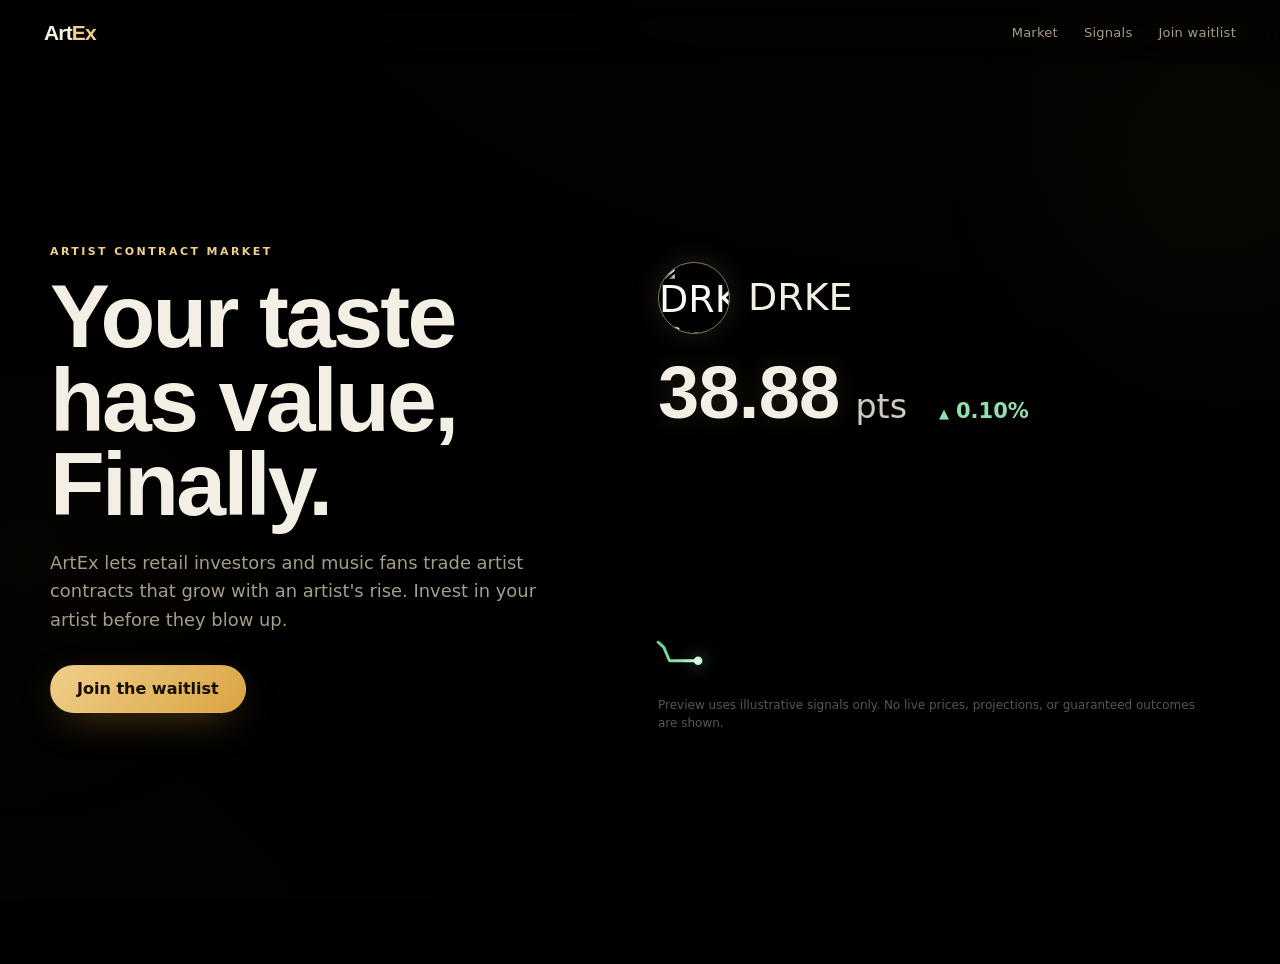
==== index.html @ d0f44c61 "Add files via upload" ====
<!doctype html>
<html lang="en">
  <head>
    <meta charset="utf-8" />
    <meta name="viewport" content="width=device-width, initial-scale=1" />
    <title>ArtEx | Retail artist contract market</title>
    <meta
      name="description"
      content="ArtEx lets retail investors and music fans trade artist contracts that grow with an artist's rise before the world catches on."
    />
    <meta
      http-equiv="Content-Security-Policy"
      content="default-src 'self'; script-src 'self'; style-src 'self' https://fonts.googleapis.com; font-src https://fonts.gstatic.com; img-src 'self' https://i.scdn.co; connect-src 'self' https://epbvkvbjqjaipbnhlshr.supabase.co; object-src 'none'; base-uri 'self'; form-action 'self'; upgrade-insecure-requests"
    />
    <meta name="referrer" content="strict-origin-when-cross-origin" />
    <meta name="theme-color" content="#000000" />
    <link rel="preconnect" href="https://fonts.googleapis.com" />
    <link rel="preconnect" href="https://fonts.gstatic.com" crossorigin />
    <link href="https://fonts.googleapis.com/css2?family=Space+Grotesk:wght@300;400;500;600;700&family=DM+Sans:ital,opsz,wght@0,9..40,300;0,9..40,400;0,9..40,500;0,9..40,600;0,9..40,700;1,9..40,400&display=swap" rel="stylesheet" />
    <link rel="stylesheet" href="styles.css" />
  </head>
  <body>
    <div class="ambient ambient-one"></div>
    <div class="ambient ambient-two"></div>
    <header class="site-header">
      <a class="wordmark" href="#top" aria-label="ArtEx home">
        <span class="wordmark-art">Art</span><span class="wordmark-ex">Ex</span>
      </a>
      <nav class="nav-links" aria-label="Primary navigation">
        <a href="#market">Market</a>
        <a href="#signals">Signals</a>
        <a href="#waitlist">Join waitlist</a>
      </nav>
    </header>

    <main id="top">
      <section class="hero section-shell" data-panel="home">
        <div class="hero-copy reveal">
          <p class="kicker">Artist contract market</p>
          <h1><span>Your taste</span><span>has value,</span><span>Finally.</span></h1>
          <p class="hero-lede">
            ArtEx lets retail investors and music fans trade artist contracts that grow with an artist's rise. Invest in your artist before they blow up.
          </p>
          <div class="hero-actions">
            <a class="button primary" href="#waitlist">Join the waitlist</a>
          </div>
        </div>

        <div class="exchange-panel reveal" aria-label="Animated artist contract market preview">
          <div class="chart-frame">
            <div class="graph-head">
              <div class="graph-artist">
                <img
                  class="graph-avatar"
                  src="https://i.scdn.co/image/ab6761610000e5eb4293385d324db8558179afd9"
                  alt="DRKE Spotify artist profile image"
                  data-graph-avatar
                />
                <span data-graph-name>DRKE</span>
              </div>
              <div class="graph-metric">
                <strong data-graph-price>40.52</strong>
                <span>pts</span>
                <span class="graph-change up" data-graph-change><i aria-hidden="true">▲</i><b>4.32%</b></span>
              </div>
            </div>
            <svg class="trend-chart" viewBox="0 0 760 360" role="img" aria-label="Minimal moving green upward artist trend graph" data-trend-chart>
              <defs>
                <linearGradient id="trendStroke" x1="0%" x2="100%" y1="0%" y2="0%">
                  <stop offset="0%" stop-color="#62d98f" />
                  <stop offset="52%" stop-color="#91dfaa" />
                  <stop offset="100%" stop-color="#ddffe8" />
                </linearGradient>
                <filter id="trendBlur" x="-20%" y="-70%" width="140%" height="220%">
                  <feGaussianBlur stdDeviation="6" />
                </filter>
              </defs>
              <g class="floating-trend">
                <path
                  class="trend-line trend-glow"
                  data-trend-glow
                  d="M0 292 L20 278 L42 286 L64 270 L88 294 L112 254 L136 266 L160 236 L186 258 L210 224 L236 242 L262 214 L288 230 L314 198 L340 218 L368 188 L394 204 L422 176 L450 192 L478 168 L506 184 L534 154 L562 174 L590 146 L620 160 L650 138 L680 150 L724 126"
                />
                <path
                  class="trend-line"
                  data-trend-line
                  d="M0 292 L20 278 L42 286 L64 270 L88 294 L112 254 L136 266 L160 236 L186 258 L210 224 L236 242 L262 214 L288 230 L314 198 L340 218 L368 188 L394 204 L422 176 L450 192 L478 168 L506 184 L534 154 L562 174 L590 146 L620 160 L650 138 L680 150 L724 126"
                />
                <path
                  class="trend-line trend-scan"
                  data-trend-scan
                  d="M0 292 L20 278 L42 286 L64 270 L88 294 L112 254 L136 266 L160 236 L186 258 L210 224 L236 242 L262 214 L288 230 L314 198 L340 218 L368 188 L394 204 L422 176 L450 192 L478 168 L506 184 L534 154 L562 174 L590 146 L620 160 L650 138 L680 150 L724 126"
                />
                <g class="chart-dots">
                  <circle cx="724" cy="126" r="6" data-trend-dot />
                </g>
              </g>
            </svg>
          </div>

          <p class="preview-note">Preview uses illustrative signals only. No live prices, projections, or guaranteed outcomes are shown.</p>
        </div>
      </section>

      <section id="market" class="section-shell editorial-section" data-panel="market">
        <div class="market-intro">
          <div class="section-heading reveal">
            <p class="kicker">What is ArtEx</p>
            <h2>A market where artist momentum becomes tradable.</h2>
            <p>
              Every ArtEx price is built from data: streaming numbers, audience growth, fan demand and many more live data points. For the first time, ArtEx turns that data into real liquidity you can trade.
            </p>
          </div>
          <div class="market-radar reveal">
            <svg class="radar-chart" viewBox="0 0 460 330" role="img" aria-label="Animated radar of the live artist data ArtEx prices from: streaming, positioning, conviction, momentum, volume and signal">
              <defs>
                <radialGradient id="radarGlow">
                  <stop offset="0" stop-color="#f4efe4" stop-opacity="0.09" />
                  <stop offset="1" stop-color="#f4efe4" stop-opacity="0" />
                </radialGradient>
              </defs>
              <circle cx="230" cy="165" r="100" fill="url(#radarGlow)" />
              <g class="radar-spokes">
                <line x1="230" y1="165" x2="230" y2="45" />
                <line x1="230" y1="165" x2="334" y2="105" />
                <line x1="230" y1="165" x2="334" y2="225" />
                <line x1="230" y1="165" x2="230" y2="285" />
                <line x1="230" y1="165" x2="126" y2="225" />
                <line x1="230" y1="165" x2="126" y2="105" />
              </g>
              <polygon class="radar-ring" points="230,125 265,145 265,185 230,205 195,185 195,145" />
              <polygon class="radar-ring" points="230,85 299,125 299,205 230,245 161,205 161,125" />
              <polygon class="radar-ring ring-outer" points="230,45 334,105 334,225 230,285 126,225 126,105" />
              <polygon class="radar-data" data-radar-polygon points="230,78.6 287.2,132 294.4,202.2 230,222.6 188.4,189 169.7,130.2" />
              <g class="radar-vertices">
                <circle class="radar-vertex" cx="230" cy="45" r="3">
                  <animate attributeName="opacity" values="0.5;1;0.5" dur="3.6s" begin="0s" repeatCount="indefinite" />
                </circle>
                <circle class="radar-vertex" cx="334" cy="105" r="3">
                  <animate attributeName="opacity" values="0.5;1;0.5" dur="3.6s" begin="0.6s" repeatCount="indefinite" />
                </circle>
                <circle class="radar-vertex" cx="334" cy="225" r="3">
                  <animate attributeName="opacity" values="0.5;1;0.5" dur="3.6s" begin="1.2s" repeatCount="indefinite" />
                </circle>
                <circle class="radar-vertex" cx="230" cy="285" r="3">
                  <animate attributeName="opacity" values="0.5;1;0.5" dur="3.6s" begin="1.8s" repeatCount="indefinite" />
                </circle>
                <circle class="radar-vertex" cx="126" cy="225" r="3">
                  <animate attributeName="opacity" values="0.5;1;0.5" dur="3.6s" begin="2.4s" repeatCount="indefinite" />
                </circle>
                <circle class="radar-vertex" cx="126" cy="105" r="3">
                  <animate attributeName="opacity" values="0.5;1;0.5" dur="3.6s" begin="3s" repeatCount="indefinite" />
                </circle>
              </g>
              <circle class="radar-center" cx="230" cy="165" r="4.5">
                <animate attributeName="r" values="4;5.2;4" dur="3s" repeatCount="indefinite" />
              </circle>
              <g class="radar-labels">
                <text class="radar-label" x="230" y="26" text-anchor="middle">STREAMING</text>
                <text class="radar-label" x="348" y="109" text-anchor="start">POSITIONING</text>
                <text class="radar-label" x="348" y="229" text-anchor="start">CONVICTION</text>
                <text class="radar-label" x="230" y="314" text-anchor="middle">MOMENTUM</text>
                <text class="radar-label" x="112" y="229" text-anchor="end">VOLUME</text>
                <text class="radar-label" x="112" y="109" text-anchor="end">SIGNAL</text>
              </g>
            </svg>
          </div>
        </div>
        <div class="market-columns">
          <article class="market-column reveal">
            <h3>Artist contracts</h3>
            <p>Every artist lists as a simple contract. Its price moves with the artist's real data, so anyone can back their read without industry access.</p>
          </article>
          <article class="market-column reveal">
            <h3>Priced by data</h3>
            <p>The pricing engine blends streaming data with many more data points — audience, demand, momentum and risk — into one clear contract price.</p>
          </article>
          <article class="market-column reveal">
            <h3>Data becomes liquidity</h3>
            <p>ArtEx, for the first time, uses this data to produce actual liquidity: a live, tradable market built on each artist's momentum.</p>
          </article>
        </div>
      </section>

      <section id="signals" class="section-shell signal-section" data-panel="signals">
        <div class="section-heading reveal">
          <p class="kicker">Pricing engine</p>
          <h2>A pricing framework for artist contracts.</h2>
          <p>
            ArtEx weighs culture, demand, momentum, and risk so a rising artist can be understood through a clear contract-price model.
          </p>
        </div>
        <div class="engine-flow reveal" aria-label="ArtEx pricing engine diagram">
          <div class="signal-feed input-feed" aria-label="Streaming data inputs, illustrative preview">
            <div class="feed-track">
              <ul class="feed-list">
                <li class="feed-card">
                  <div class="feed-card-top"><span class="feed-platform">Spotify</span><span class="feed-chip">High</span></div>
                  <div class="feed-card-main"><span class="feed-metric">Daily streams</span><span class="feed-delta">+12.4%</span></div>
                </li>
                <li class="feed-card">
                  <div class="feed-card-top"><span class="feed-platform">Apple Music</span><span class="feed-chip">Med</span></div>
                  <div class="feed-card-main"><span class="feed-metric">Library adds</span><span class="feed-delta">+6.8%</span></div>
                </li>
                <li class="feed-card">
                  <div class="feed-card-top"><span class="feed-platform">TikTok</span><span class="feed-chip">Med</span></div>
                  <div class="feed-card-main"><span class="feed-metric">Sound usage</span><span class="feed-delta">+18.2%</span></div>
                </li>
                <li class="feed-card">
                  <div class="feed-card-top"><span class="feed-platform">YouTube Music</span><span class="feed-chip">High</span></div>
                  <div class="feed-card-main"><span class="feed-metric">Watch velocity</span><span class="feed-delta">+9.7%</span></div>
                </li>
                <li class="feed-card">
                  <div class="feed-card-top"><span class="feed-platform">Deezer</span><span class="feed-chip">Med</span></div>
                  <div class="feed-card-main"><span class="feed-metric">Active streams</span><span class="feed-delta">+9.0%</span></div>
                </li>
                <li class="feed-card">
                  <div class="feed-card-top"><span class="feed-platform">Amazon Music</span><span class="feed-chip">Med</span></div>
                  <div class="feed-card-main"><span class="feed-metric">Prime plays</span><span class="feed-delta">+7.5%</span></div>
                </li>
                <li class="feed-card">
                  <div class="feed-card-top"><span class="feed-platform">Pandora</span><span class="feed-chip">Low</span></div>
                  <div class="feed-card-main"><span class="feed-metric">Station adds</span><span class="feed-delta">+2.1%</span></div>
                </li>
                <li class="feed-card">
                  <div class="feed-card-top"><span class="feed-platform">Genius</span><span class="feed-chip">Med</span></div>
                  <div class="feed-card-main"><span class="feed-metric">Annotation views</span><span class="feed-delta">+15.3%</span></div>
                </li>
              </ul>
              <ul class="feed-list" aria-hidden="true">
                <li class="feed-card">
                  <div class="feed-card-top"><span class="feed-platform">Spotify</span><span class="feed-chip">High</span></div>
                  <div class="feed-card-main"><span class="feed-metric">Daily streams</span><span class="feed-delta">+12.4%</span></div>
                </li>
                <li class="feed-card">
                  <div class="feed-card-top"><span class="feed-platform">Apple Music</span><span class="feed-chip">Med</span></div>
                  <div class="feed-card-main"><span class="feed-metric">Library adds</span><span class="feed-delta">+6.8%</span></div>
                </li>
                <li class="feed-card">
                  <div class="feed-card-top"><span class="feed-platform">TikTok</span><span class="feed-chip">Med</span></div>
                  <div class="feed-card-main"><span class="feed-metric">Sound usage</span><span class="feed-delta">+18.2%</span></div>
                </li>
                <li class="feed-card">
                  <div class="feed-card-top"><span class="feed-platform">YouTube Music</span><span class="feed-chip">High</span></div>
                  <div class="feed-card-main"><span class="feed-metric">Watch velocity</span><span class="feed-delta">+9.7%</span></div>
                </li>
                <li class="feed-card">
                  <div class="feed-card-top"><span class="feed-platform">Deezer</span><span class="feed-chip">Med</span></div>
                  <div class="feed-card-main"><span class="feed-metric">Active streams</span><span class="feed-delta">+9.0%</span></div>
                </li>
                <li class="feed-card">
                  <div class="feed-card-top"><span class="feed-platform">Amazon Music</span><span class="feed-chip">Med</span></div>
                  <div class="feed-card-main"><span class="feed-metric">Prime plays</span><span class="feed-delta">+7.5%</span></div>
                </li>
                <li class="feed-card">
                  <div class="feed-card-top"><span class="feed-platform">Pandora</span><span class="feed-chip">Low</span></div>
                  <div class="feed-card-main"><span class="feed-metric">Station adds</span><span class="feed-delta">+2.1%</span></div>
                </li>
                <li class="feed-card">
                  <div class="feed-card-top"><span class="feed-platform">Genius</span><span class="feed-chip">Med</span></div>
                  <div class="feed-card-main"><span class="feed-metric">Annotation views</span><span class="feed-delta">+15.3%</span></div>
                </li>
              </ul>
            </div>
          </div>

          <div class="flow-field" aria-hidden="true">
            <svg class="engine-network" viewBox="0 0 420 300" preserveAspectRatio="none">
              <path class="stream-path" d="M6 24 L150 24 L300 150" />
              <path class="stream-path" d="M6 74 L186 74 L300 150" />
              <path class="stream-path" d="M6 124 L226 124 L300 150" />
              <path class="stream-path" d="M6 176 L226 176 L300 150" />
              <path class="stream-path" d="M6 226 L186 226 L300 150" />
              <path class="stream-path" d="M6 276 L150 276 L300 150" />
              <path class="stream-path stream-trunk" d="M300 150 L418 150" />
              <circle class="data-packet" r="3.5">
                <animateMotion dur="3.4s" repeatCount="indefinite" path="M6 24 L150 24 L300 150" />
              </circle>
              <circle class="data-packet packet-two" r="3.5">
                <animateMotion dur="3.6s" begin="0.4s" repeatCount="indefinite" path="M6 74 L186 74 L300 150" />
              </circle>
              <circle class="data-packet packet-three" r="3.5">
                <animateMotion dur="3.2s" begin="0.8s" repeatCount="indefinite" path="M6 124 L226 124 L300 150" />
              </circle>
              <circle class="data-packet packet-four" r="3.5">
                <animateMotion dur="3.8s" begin="1.1s" repeatCount="indefinite" path="M6 176 L226 176 L300 150" />
              </circle>
              <circle class="data-packet packet-five" r="3.5">
                <animateMotion dur="3.5s" begin="1.5s" repeatCount="indefinite" path="M6 226 L186 226 L300 150" />
              </circle>
              <circle class="data-packet packet-six" r="3.5">
                <animateMotion dur="3.9s" begin="1.9s" repeatCount="indefinite" path="M6 276 L150 276 L300 150" />
              </circle>
              <circle class="data-packet" r="4">
                <animateMotion dur="1.5s" repeatCount="indefinite" path="M300 150 L418 150" />
              </circle>
              <circle class="data-packet packet-three" r="4">
                <animateMotion dur="1.5s" begin="0.75s" repeatCount="indefinite" path="M300 150 L418 150" />
              </circle>
            </svg>
          </div>

          <div class="artist-cards signal-feed artist-feed" aria-label="Example artist index quotes, illustrative preview">
            <div class="feed-track">
              <ul class="feed-list">
                <li class="artist-card">
                  <img class="artist-card-avatar" src="https://i.scdn.co/image/ab6761610000e5ebe2e8e7ff002a4afda1c7147e" alt="Taylor Swift" />
                  <div class="artist-card-id"><strong>Taylor Swift</strong><span>Index</span></div>
                  <div class="artist-card-quote"><strong>50.96 <em>pts</em></strong><span class="quote-change up"><i>▲</i>0.03%</span></div>
                </li>
                <li class="artist-card">
                  <img class="artist-card-avatar" src="https://i.scdn.co/image/ab6761610000e5eb4293385d324db8558179afd9" alt="Drake" />
                  <div class="artist-card-id"><strong>Drake</strong><span>Index</span></div>
                  <div class="artist-card-quote"><strong>40.52 <em>pts</em></strong><span class="quote-change down"><i>▼</i>0.12%</span></div>
                </li>
                <li class="artist-card">
                  <img class="artist-card-avatar" src="https://i.scdn.co/image/ab6761610000e5ebfd0a9fb6c252a3ba44079acf" alt="SZA" />
                  <div class="artist-card-id"><strong>SZA</strong><span>Index</span></div>
                  <div class="artist-card-quote"><strong>30.24 <em>pts</em></strong><span class="quote-change up"><i>▲</i>1.84%</span></div>
                </li>
                <li class="artist-card">
                  <img class="artist-card-avatar" src="https://i.scdn.co/image/ab6761610000e5eb81f47f44084e0a09b5f0fa13" alt="Bad Bunny" />
                  <div class="artist-card-id"><strong>Bad Bunny</strong><span>Index</span></div>
                  <div class="artist-card-quote"><strong>46.97 <em>pts</em></strong><span class="quote-change up"><i>▲</i>2.05%</span></div>
                </li>
                <li class="artist-card">
                  <img class="artist-card-avatar" src="https://i.scdn.co/image/ab6761610000e5ebc1719ac9e6a75c1c25835018" alt="The Weeknd" />
                  <div class="artist-card-id"><strong>The Weeknd</strong><span>Index</span></div>
                  <div class="artist-card-quote"><strong>44.87 <em>pts</em></strong><span class="quote-change down"><i>▼</i>0.21%</span></div>
                </li>
                <li class="artist-card">
                  <img class="artist-card-avatar" src="https://i.scdn.co/image/ab6761610000e5eb6e835a500e791bf9c27a422a" alt="Kanye West" />
                  <div class="artist-card-id"><strong>Kanye West</strong><span>Index</span></div>
                  <div class="artist-card-quote"><strong>34.18 <em>pts</em></strong><span class="quote-change up"><i>▲</i>0.58%</span></div>
                </li>
                <li class="artist-card">
                  <img class="artist-card-avatar" src="https://i.scdn.co/image/ab6761610000e5eb4a21b4760d2ecb7b0dcdc8da" alt="Billie Eilish" />
                  <div class="artist-card-id"><strong>Billie Eilish</strong><span>Index</span></div>
                  <div class="artist-card-quote"><strong>38.11 <em>pts</em></strong><span class="quote-change up"><i>▲</i>1.27%</span></div>
                </li>
                <li class="artist-card">
                  <img class="artist-card-avatar" src="https://i.scdn.co/image/ab6761610000e5eb47de0bbc22f08b5ebe14bd6e" alt="Morgan Wallen" />
                  <div class="artist-card-id"><strong>Morgan Wallen</strong><span>Index</span></div>
                  <div class="artist-card-quote"><strong>36.40 <em>pts</em></strong><span class="quote-change up"><i>▲</i>0.74%</span></div>
                </li>
              </ul>
              <ul class="feed-list" aria-hidden="true">
                <li class="artist-card">
                  <img class="artist-card-avatar" src="https://i.scdn.co/image/ab6761610000e5ebe2e8e7ff002a4afda1c7147e" alt="" />
                  <div class="artist-card-id"><strong>Taylor Swift</strong><span>Index</span></div>
                  <div class="artist-card-quote"><strong>50.96 <em>pts</em></strong><span class="quote-change up"><i>▲</i>0.03%</span></div>
                </li>
                <li class="artist-card">
                  <img class="artist-card-avatar" src="https://i.scdn.co/image/ab6761610000e5eb4293385d324db8558179afd9" alt="" />
                  <div class="artist-card-id"><strong>Drake</strong><span>Index</span></div>
                  <div class="artist-card-quote"><strong>40.52 <em>pts</em></strong><span class="quote-change down"><i>▼</i>0.12%</span></div>
                </li>
                <li class="artist-card">
                  <img class="artist-card-avatar" src="https://i.scdn.co/image/ab6761610000e5ebfd0a9fb6c252a3ba44079acf" alt="" />
                  <div class="artist-card-id"><strong>SZA</strong><span>Index</span></div>
                  <div class="artist-card-quote"><strong>30.24 <em>pts</em></strong><span class="quote-change up"><i>▲</i>1.84%</span></div>
                </li>
                <li class="artist-card">
                  <img class="artist-card-avatar" src="https://i.scdn.co/image/ab6761610000e5eb81f47f44084e0a09b5f0fa13" alt="" />
                  <div class="artist-card-id"><strong>Bad Bunny</strong><span>Index</span></div>
                  <div class="artist-card-quote"><strong>46.97 <em>pts</em></strong><span class="quote-change up"><i>▲</i>2.05%</span></div>
                </li>
                <li class="artist-card">
                  <img class="artist-card-avatar" src="https://i.scdn.co/image/ab6761610000e5ebc1719ac9e6a75c1c25835018" alt="" />
                  <div class="artist-card-id"><strong>The Weeknd</strong><span>Index</span></div>
                  <div class="artist-card-quote"><strong>44.87 <em>pts</em></strong><span class="quote-change down"><i>▼</i>0.21%</span></div>
                </li>
                <li class="artist-card">
                  <img class="artist-card-avatar" src="https://i.scdn.co/image/ab6761610000e5eb6e835a500e791bf9c27a422a" alt="" />
                  <div class="artist-card-id"><strong>Kanye West</strong><span>Index</span></div>
                  <div class="artist-card-quote"><strong>34.18 <em>pts</em></strong><span class="quote-change up"><i>▲</i>0.58%</span></div>
                </li>
                <li class="artist-card">
                  <img class="artist-card-avatar" src="https://i.scdn.co/image/ab6761610000e5eb4a21b4760d2ecb7b0dcdc8da" alt="" />
                  <div class="artist-card-id"><strong>Billie Eilish</strong><span>Index</span></div>
                  <div class="artist-card-quote"><strong>38.11 <em>pts</em></strong><span class="quote-change up"><i>▲</i>1.27%</span></div>
                </li>
                <li class="artist-card">
                  <img class="artist-card-avatar" src="https://i.scdn.co/image/ab6761610000e5eb47de0bbc22f08b5ebe14bd6e" alt="" />
                  <div class="artist-card-id"><strong>Morgan Wallen</strong><span>Index</span></div>
                  <div class="artist-card-quote"><strong>36.40 <em>pts</em></strong><span class="quote-change up"><i>▲</i>0.74%</span></div>
                </li>
              </ul>
            </div>
          </div>
        </div>
      </section>

      <section id="waitlist" class="section-shell waitlist-section" data-panel="waitlist">
        <div class="waitlist-copy reveal">
          <div class="headline-cycle-wrap" aria-live="polite" aria-atomic="true">
            <h2 class="headline-phrase" data-phrase="0">Anyone can make a Spotify playlist. <span class="phrase-punch">Not everyone can profit from one.</span></h2>
            <h2 class="headline-phrase" data-phrase="1">Still bragging about discovering them before they blew up? <span class="phrase-punch">Now, get rich with it.</span></h2>
          </div>
          <p class="waitlist-lede">ArtEx turns your ear for rising artists into a real position. Join for ArtEx updates before the market opens to everyone.</p>

          <ul class="waitlist-perks" aria-label="What founding traders get">
            <li>
              <span class="perk-mark" aria-hidden="true">
                <svg viewBox="0 0 24 24" width="14" height="14" fill="none" stroke="currentColor" stroke-width="2.4" stroke-linecap="round" stroke-linejoin="round"><path d="M20 6 9 17l-5-5"/></svg>
              </span>
              <span class="perk-text"><strong>Founding updates</strong>First to hear when trading opens.</span>
            </li>
            <li>
              <span class="perk-mark" aria-hidden="true">
                <svg viewBox="0 0 24 24" width="14" height="14" fill="none" stroke="currentColor" stroke-width="2.4" stroke-linecap="round" stroke-linejoin="round"><path d="M20 6 9 17l-5-5"/></svg>
              </span>
              <span class="perk-text"><strong>Artist drop updates</strong>Follow new listing signals before the crowd.</span>
            </li>
            <li>
              <span class="perk-mark" aria-hidden="true">
                <svg viewBox="0 0 24 24" width="14" height="14" fill="none" stroke="currentColor" stroke-width="2.4" stroke-linecap="round" stroke-linejoin="round"><path d="M20 6 9 17l-5-5"/></svg>
              </span>
              <span class="perk-text"><strong>Practice-first learning</strong>Practice with virtual credits, no money in.</span>
            </li>
          </ul>

          <div class="waitlist-cta-row" data-waitlist-cta>
            <button class="button primary" type="button" data-show-form>
              <span>Join the waitlist</span>
            </button>
          </div>
        </div>

        <div class="waitlist-panel-right">
          <form class="waitlist-form" data-waitlist-form novalidate>
            <p class="form-eyebrow">Founding trader signup</p>
            <label>
              Email address
              <input name="email" type="email" autocomplete="email" placeholder="you@example.com" maxlength="254" required />
            </label>
            <label>
              Name <span class="label-optional">optional</span>
              <input name="name" type="text" autocomplete="name" placeholder="What should we call you?" maxlength="120" />
            </label>
            <div class="hp-field" aria-hidden="true">
              <label>
                Company
                <input name="company" type="text" tabindex="-1" autocomplete="off" />
              </label>
            </div>
            <button class="button primary form-button" type="submit">
              <span>Join the waitlist</span>
            </button>
            <p class="form-fineprint">
              We only email you about ArtEx updates. No spam, leave anytime.
              Read our <a href="privacy.html">Privacy Policy</a> or
              <a href="contact.html">contact us</a>.
            </p>
            <p class="form-status" data-form-status role="status" aria-live="polite"></p>
          </form>

          <div class="waitlist-success" data-waitlist-success hidden>
            <span class="success-mark" aria-hidden="true">
              <svg viewBox="0 0 24 24" width="26" height="26" fill="none" stroke="currentColor" stroke-width="2.6" stroke-linecap="round" stroke-linejoin="round"><path d="M20 6 9 17l-5-5"/></svg>
            </span>
            <h3 class="success-title">You're on the list.</h3>
            <p class="success-body">We'll email <strong data-success-email>you</strong> when ArtEx has meaningful updates. Keep an eye out for a note from the ArtEx desk.</p>

            <div class="success-share">
              <p class="success-share-copy">Want in sooner? Send ArtEx to a friend who knows music.</p>
              <button class="button ghost share-button" type="button" data-share-button>
                <span data-share-label>Copy invite link</span>
              </button>
            </div>
          </div>
        </div>
      </section>
    </main>

    <footer class="site-footer">
      <span><span class="wordmark-art">Art</span><span class="wordmark-ex">Ex</span></span>
      <nav aria-label="Footer links">
        <a href="privacy.html">Privacy Policy</a>
        <a href="contact.html">Contact</a>
      </nav>
    </footer>

    <script src="app.js"></script>
  </body>
</html>
---- styles.css ----
:root {
  color-scheme: dark;
  --bg: #000000;
  --panel: #0a0905;
  --text: #f4efe4;
  --muted: #a59c89;
  --faint: #6a6253;
  --line: rgba(244, 239, 228, 0.08);
  --line-gold: rgba(217, 164, 65, 0.22);
  --gold: #d9a441;
  --gold-soft: #f0cf8b;
  --gold-pale: #fdf2d2;
  --gold-deep: #8a6420;
  --accent: var(--gold);
  --accent-soft: var(--gold-soft);
  --profit: #91dfaa;
  --profit-soft: #ddffe8;
  --danger: #ff8b77;
  --max: 1180px;
  /* Radius scale: buttons/badges are pill, inputs 10px, cards 18px. */
  --radius-card: 18px;
  --radius-input: 10px;
}

* {
  box-sizing: border-box;
}

html {
  height: 100%;
  scroll-behavior: smooth;
}

body {
  min-height: 100%;
  margin: 0;
  background: var(--bg);
  color: var(--text);
  font-family: "DM Sans", ui-sans-serif, system-ui, -apple-system, sans-serif;
  letter-spacing: 0;
  overflow-x: hidden;
}

/* Faint golden hue over the black base, fixed to the viewport. */
body::before {
  content: "";
  position: fixed;
  inset: 0;
  z-index: -4;
  pointer-events: none;
  background:
    radial-gradient(110rem 70rem at 78% -22%, rgba(231, 183, 94, 0.028), transparent 60%),
    radial-gradient(90rem 60rem at -14% 112%, rgba(196, 146, 46, 0.022), transparent 62%);
}

body::selection,
body ::selection {
  background: rgba(217, 164, 65, 0.4);
}

a {
  color: inherit;
  text-decoration: none;
}

button,
input {
  font: inherit;
}

/* ── Backdrop layers ────────────────────────────────────── */
/* Soft gradient orbs instead of blur filters: same glow, far cheaper to render. */
.ambient {
  position: fixed;
  z-index: -2;
  width: 44vw;
  min-width: 24rem;
  aspect-ratio: 1;
  border-radius: 50%;
  pointer-events: none;
  animation: drift 26s ease-in-out infinite alternate;
}

.ambient-one {
  top: -6rem;
  right: -14rem;
  background: radial-gradient(circle, rgba(231, 183, 94, 0.035), transparent 72%);
}

.ambient-two {
  left: -16rem;
  bottom: 4rem;
  background: radial-gradient(circle, rgba(196, 146, 46, 0.028), transparent 72%);
  animation-duration: 32s;
}

/* ── Header ─────────────────────────────────────────────── */
.site-header {
  position: sticky;
  top: 0;
  z-index: 40;
  min-height: 64px;
  display: flex;
  align-items: center;
  justify-content: space-between;
  gap: 24px;
  padding: 0 clamp(18px, 4vw, 44px);
  background: rgba(0, 0, 0, 0.28);
  border-bottom: 0;
  backdrop-filter: blur(16px);
  -webkit-backdrop-filter: blur(16px);
}

.wordmark,
.button,
.market-column h3,
.waitlist-copy h2,
.site-footer span {
  font-weight: 700;
}

.wordmark {
  display: inline-flex;
  align-items: center;
  gap: 0;
  font-family: "Space Grotesk", sans-serif;
  font-size: 21px;
  font-weight: 700;
  letter-spacing: -0.04em;
  line-height: 1;
}

.wordmark-art {
  color: var(--text);
}

.wordmark-ex {
  color: var(--gold-soft);
}

.nav-links {
  display: flex;
  align-items: center;
  gap: 26px;
  color: var(--muted);
  font-size: 13px;
  letter-spacing: 0.02em;
}

.nav-links a,
.nav-links button {
  border: 0;
  padding: 0;
  color: inherit;
  background: transparent;
  font: inherit;
  cursor: pointer;
  transition: color 160ms ease;
}

.nav-links a:hover,
.nav-links button:hover {
  color: var(--gold-soft);
}

.section-shell {
  width: min(calc(100% - 32px), var(--max));
  margin: 0 auto;
}

/* ── Desktop panel deck (JS adds html.panel-mode ≥ 901px) ── */
html.panel-mode,
html.panel-mode body {
  height: 100%;
  overflow: hidden;
}

.panel-mode main {
  min-height: 100dvh;
  overflow: hidden;
}

.panel-mode [data-panel] {
  position: fixed;
  inset: 0;
  z-index: 1;
  pointer-events: none;
  opacity: 0;
  visibility: hidden;
  filter: blur(18px);
  transform: translate3d(0, 112px, 0);
  transition:
    opacity 1280ms cubic-bezier(0.2, 0.86, 0.18, 1),
    filter 1280ms cubic-bezier(0.2, 0.86, 0.18, 1),
    transform 1280ms cubic-bezier(0.2, 0.86, 0.18, 1),
    visibility 0ms linear 1280ms;
  will-change: opacity, filter, transform;
}

.panel-mode [data-panel].is-active {
  z-index: 3;
  pointer-events: auto;
  opacity: 1;
  visibility: visible;
  filter: blur(0);
  transform: translate3d(0, 0, 0);
  transition:
    opacity 1280ms cubic-bezier(0.2, 0.86, 0.18, 1),
    filter 1280ms cubic-bezier(0.2, 0.86, 0.18, 1),
    transform 1280ms cubic-bezier(0.2, 0.86, 0.18, 1),
    visibility 0ms;
}

.panel-mode [data-panel].is-before {
  filter: blur(18px);
  transform: translate3d(0, -112px, 0);
}

.panel-mode [data-panel].is-after {
  filter: blur(18px);
  transform: translate3d(0, 112px, 0);
}

.panel-mode .site-footer {
  display: none;
}

/* ── Mobile / tablet scrolling document (html.scroll-mode) ── */
.scroll-mode [data-panel] {
  scroll-margin-top: 76px;
}

.scroll-mode .hero {
  min-height: 100svh;
}

/* ── Hero ───────────────────────────────────────────────── */
.hero {
  min-height: 100dvh;
  display: grid;
  grid-template-columns: minmax(0, 0.86fr) minmax(430px, 1fr);
  align-items: center;
  gap: 64px;
  padding: 104px 0 46px;
}

.kicker {
  margin: 0;
  color: var(--gold-soft);
  font-size: 11px;
  font-weight: 600;
  letter-spacing: 0.22em;
  text-transform: uppercase;
}

h1,
h2,
h3,
p,
dl,
dd {
  margin: 0;
}

h1,
h2,
h3,
.wordmark,
.graph-metric strong,
.artist-card-quote strong {
  font-family: "Space Grotesk", "DM Sans", sans-serif;
}

h1 {
  max-width: 620px;
  margin-top: 16px;
  font-size: clamp(48px, 7vw, 92px);
  line-height: 0.94;
  font-weight: 700;
  letter-spacing: -0.03em;
}

h1 span {
  display: block;
}

.hero-lede {
  max-width: 540px;
  margin-top: 22px;
  color: var(--muted);
  font-size: clamp(16px, 1.4vw, 18px);
  line-height: 1.6;
}

.hero-actions {
  display: flex;
  flex-wrap: wrap;
  gap: 12px;
  margin-top: 30px;
}

/* ── Buttons ────────────────────────────────────────────── */
.button {
  position: relative;
  min-height: 48px;
  display: inline-flex;
  align-items: center;
  justify-content: center;
  overflow: hidden;
  border: 1px solid var(--line);
  border-radius: 999px;
  padding: 0 26px;
  color: var(--text);
  background: transparent;
  cursor: pointer;
  white-space: nowrap;
  transition: transform 180ms ease, border-color 180ms ease, background 180ms ease, box-shadow 180ms ease;
}

.button:hover {
  transform: translateY(-2px);
}

.button:active {
  transform: translateY(0) scale(0.985);
}

.button.primary {
  border-color: transparent;
  color: #150d02;
  background: linear-gradient(135deg, var(--gold-soft), var(--gold));
  box-shadow: 0 12px 40px -14px rgba(217, 164, 65, 0.55);
}

.button.primary:hover {
  box-shadow: 0 16px 46px -14px rgba(217, 164, 65, 0.7);
}

.button.primary::after {
  content: "";
  position: absolute;
  inset: -44%;
  background: linear-gradient(90deg, transparent, rgba(255, 255, 255, 0.28), transparent);
  transform: translateX(-110%) rotate(12deg);
  animation: sheen 5.4s ease-in-out infinite;
}

.button.ghost,
.button.secondary {
  color: var(--gold-soft);
  border-color: rgba(217, 164, 65, 0.34);
  background: rgba(217, 164, 65, 0.05);
}

.button.ghost:hover,
.button.secondary:hover {
  border-color: rgba(217, 164, 65, 0.7);
  background: rgba(217, 164, 65, 0.1);
}

.button.ghost.is-copied {
  color: var(--gold-soft);
  border-color: rgba(217, 164, 65, 0.7);
  background: rgba(217, 164, 65, 0.12);
}

/* ── Hero chart panel ───────────────────────────────────── */
.exchange-panel {
  position: relative;
  min-width: 0;
  overflow: visible;
  background: transparent;
  animation: panelFloat 8s ease-in-out infinite;
}

.preview-note,
.market-column span {
  color: var(--faint);
  font-size: 12px;
  letter-spacing: 0.08em;
  text-transform: uppercase;
}

.chart-frame {
  position: relative;
  margin: 0;
  overflow: visible;
  min-height: 470px;
  padding: 36px 28px 0;
  background: transparent;
}

.trend-chart {
  width: 100%;
  min-height: 268px;
  display: block;
  overflow: visible;
  transition:
    opacity 720ms cubic-bezier(0.2, 0.86, 0.18, 1),
    filter 720ms cubic-bezier(0.2, 0.86, 0.18, 1),
    transform 720ms cubic-bezier(0.2, 0.86, 0.18, 1);
}

.graph-head {
  position: relative;
  z-index: 2;
  display: grid;
  gap: 18px;
  transition:
    opacity 720ms cubic-bezier(0.2, 0.86, 0.18, 1),
    filter 720ms cubic-bezier(0.2, 0.86, 0.18, 1),
    transform 720ms cubic-bezier(0.2, 0.86, 0.18, 1);
}

.graph-artist {
  display: inline-flex;
  align-items: center;
  gap: 18px;
  min-width: 0;
  color: var(--text);
  font-size: clamp(28px, 3.4vw, 38px);
  font-weight: 400;
  line-height: 1.1;
}

.graph-artist span {
  min-width: 0;
}

.graph-avatar {
  width: 72px;
  height: 72px;
  flex: 0 0 auto;
  border: 1px solid rgba(240, 207, 139, 0.55);
  border-radius: 50%;
  object-fit: cover;
  filter: saturate(0.4) contrast(1.08);
  box-shadow: 0 0 28px rgba(217, 164, 65, 0.18);
  transition:
    opacity 520ms cubic-bezier(0.22, 1, 0.36, 1),
    transform 520ms cubic-bezier(0.22, 1, 0.36, 1);
}

.graph-metric {
  display: inline-flex;
  align-items: baseline;
  gap: 16px;
  padding-top: 6px;
  color: var(--text);
}

.graph-metric strong {
  color: var(--text);
  font-size: clamp(46px, 5.8vw, 74px);
  line-height: 0.95;
  font-weight: 700;
  letter-spacing: -0.01em;
  white-space: nowrap;
  text-shadow: 0 0 26px rgba(240, 207, 139, 0.14);
  transition:
    filter 70ms linear,
    transform 70ms cubic-bezier(0.16, 1, 0.3, 1);
  will-change: transform, opacity, filter;
}

.graph-metric strong.is-rising {
  animation: priceLift 720ms cubic-bezier(0.16, 1, 0.3, 1) both;
}

.graph-metric strong.is-tick-up {
  filter: brightness(1.18);
  transform: translate3d(0, -8px, 0);
}

.graph-metric strong.is-tick-down {
  filter: brightness(0.92);
  transform: translate3d(0, 5px, 0);
}

.graph-metric span {
  color: rgba(244, 239, 228, 0.85);
  font-size: clamp(22px, 2.6vw, 34px);
  font-weight: 400;
}

.graph-metric .graph-change {
  display: inline-flex;
  align-items: baseline;
  gap: 7px;
  margin-left: clamp(8px, 1.4vw, 16px);
  color: var(--profit);
  font-size: clamp(15px, 1.7vw, 21px);
  font-weight: 600;
  white-space: nowrap;
}

.graph-change i {
  font-style: normal;
  font-size: 0.62em;
  line-height: 1;
}

.graph-change b {
  font-weight: 700;
}

.graph-metric .graph-change.down {
  color: var(--danger);
}

@keyframes priceLift {
  0% {
    opacity: 0.42;
    transform: translate3d(0, 28px, 0);
    filter: blur(7px);
  }

  48% {
    opacity: 1;
    filter: blur(0);
  }

  100% {
    opacity: 1;
    transform: translate3d(0, 0, 0);
    filter: blur(0);
  }
}

.floating-trend {
  transform-origin: 50% 100%;
  animation: chartFloat 7s ease-in-out infinite;
}

.trend-line {
  fill: none;
  stroke: url("#trendStroke");
  stroke-linecap: round;
  stroke-linejoin: bevel;
  stroke-width: 4;
  opacity: 0;
}

.trend-glow {
  stroke-width: 15;
  filter: url("#trendBlur");
}

.trend-scan {
  stroke: var(--profit-soft);
  stroke-width: 4;
  opacity: 0;
  stroke-dasharray: 34 980;
  stroke-dashoffset: 34;
  animation: none;
}

.chart-dots circle {
  fill: var(--profit-soft);
  opacity: 0;
  filter: drop-shadow(0 0 12px rgba(145, 223, 170, 0.92));
  transition: opacity 220ms ease;
  animation: endpointPulse 2.6s ease-in-out infinite;
}

.preview-note {
  position: relative;
  padding: 0 28px;
  color: rgba(165, 156, 137, 0.55);
  background: transparent;
  line-height: 1.5;
  text-transform: none;
  letter-spacing: 0;
  transition:
    opacity 720ms cubic-bezier(0.2, 0.86, 0.18, 1),
    filter 720ms cubic-bezier(0.2, 0.86, 0.18, 1),
    transform 720ms cubic-bezier(0.2, 0.86, 0.18, 1);
}

/* ── Sections ───────────────────────────────────────────── */
.editorial-section,
.waitlist-section {
  padding-top: 138px;
}

.signal-section {
  padding-top: 116px;
}

.section-heading {
  max-width: 790px;
  display: grid;
  gap: 14px;
  margin-bottom: 30px;
}

.section-heading h2,
.waitlist-copy h2 {
  font-size: clamp(34px, 5vw, 66px);
  line-height: 0.98;
  font-weight: 700;
  letter-spacing: -0.025em;
}

.section-heading p:not(.kicker),
.waitlist-copy p:not(.kicker),
.market-column p {
  color: var(--muted);
  font-size: 16px;
  line-height: 1.62;
}

.market-columns {
  display: grid;
  grid-template-columns: repeat(3, minmax(0, 1fr));
  gap: clamp(24px, 4vw, 54px);
  overflow: visible;
  background: transparent;
}

.market-column {
  position: relative;
  min-height: 235px;
  display: grid;
  align-content: end;
  gap: 14px;
  padding: 0;
  transition: opacity 180ms ease, transform 180ms ease;
}

.market-column::before {
  content: "";
  position: absolute;
  left: 0;
  right: 24%;
  bottom: -18px;
  height: 1px;
  background: linear-gradient(90deg, rgba(217, 164, 65, 0.3), transparent);
  opacity: 0.6;
}

.market-column:hover {
  transform: translateY(-4px);
}

.market-column h3 {
  font-size: 23px;
  letter-spacing: -0.01em;
}

/* ── Market radar ───────────────────────────────────────── */
.market-intro {
  display: grid;
  grid-template-columns: minmax(0, 1fr) minmax(300px, 0.72fr);
  align-items: center;
  gap: clamp(28px, 5vw, 70px);
  margin-bottom: 34px;
}

.market-intro .section-heading {
  margin-bottom: 0;
}

.market-radar {
  justify-self: center;
  width: min(100%, 430px);
}

.radar-chart {
  width: 100%;
  height: auto;
  display: block;
  overflow: visible;
}

.radar-ring {
  fill: none;
  stroke: rgba(244, 239, 228, 0.1);
}

.radar-ring.ring-outer {
  stroke: rgba(244, 239, 228, 0.18);
}

/* The outer hexagon and its corner dots drift gently via JS (app.js). */

.radar-spokes line {
  stroke: rgba(244, 239, 228, 0.07);
}

.radar-label {
  fill: rgba(165, 156, 137, 0.8);
  font-size: 11px;
  font-weight: 600;
  letter-spacing: 0.14em;
}

.radar-vertex {
  fill: #e9e4d8;
}

.radar-data {
  fill: rgba(240, 207, 139, 0.12);
  stroke: rgba(240, 207, 139, 0.55);
  stroke-width: 1.6;
  stroke-linejoin: round;
  filter: drop-shadow(0 0 10px rgba(240, 207, 139, 0.16));
}

.radar-center {
  fill: #f4efe4;
  filter: drop-shadow(0 0 8px rgba(244, 239, 228, 0.6));
}

/* ── Pricing engine flow ────────────────────────────────── */
.engine-flow {
  position: relative;
  min-height: 360px;
  display: grid;
  grid-template-columns: minmax(220px, 0.74fr) minmax(260px, 1fr) minmax(300px, 0.84fr);
  align-items: center;
  gap: clamp(12px, 1.6vw, 26px);
  overflow: hidden;
}

/* ── Flowing card feeds ─────────────────────────────────── */
/* Viewport clips a track holding two identical lists; the track steps up one
   card pitch (card height + 12px gap) at a time and loops seamlessly at -50%. */
.signal-feed {
  position: relative;
  z-index: 2;
  height: 330px;
  overflow: hidden;
  opacity: 1;
  -webkit-mask-image: linear-gradient(
    180deg,
    transparent 0%,
    rgba(0, 0, 0, 0.45) 5%,
    #000 12%,
    #000 88%,
    rgba(0, 0, 0, 0.45) 95%,
    transparent 100%
  );
  mask-image: linear-gradient(
    180deg,
    transparent 0%,
    rgba(0, 0, 0, 0.45) 5%,
    #000 12%,
    #000 88%,
    rgba(0, 0, 0, 0.45) 95%,
    transparent 100%
  );
}

/* Track holds two identical card lists end-to-end; a CSS translate slides the
   whole track upward by exactly 50% so the seam is invisible, then loops. */
.feed-track {
  display: flex;
  flex-direction: column;
  will-change: transform;
  animation: feedScrollUp var(--feed-duration, 26s) linear infinite;
}

.has-js .feed-track {
  animation: none;
  transform: translate3d(0, 0, 0);
}

.feed-list {
  list-style: none;
  margin: 0;
  padding: 0;
}

.feed-list > li {
  margin: 0 0 12px;
  will-change: opacity;
}

.input-feed {
  --pitch: 74px;
  --feed-duration: 28s;
}

.artist-feed {
  --pitch: 82px;
  --feed-duration: 34s;
}

/* Platform data cards (engine inputs) */
.feed-card {
  height: 62px;
  display: grid;
  align-content: center;
  gap: 5px;
  padding: 0 16px;
  border: 1px solid rgba(244, 239, 228, 0.16);
  border-radius: 14px;
  background: rgba(12, 11, 9, 0.82);
  box-shadow:
    inset 0 1px 0 rgba(255, 255, 255, 0.025),
    0 12px 28px rgba(0, 0, 0, 0.2);
}

.feed-card-top {
  display: flex;
  align-items: center;
  justify-content: space-between;
  gap: 10px;
}

.feed-platform {
  color: var(--faint);
  font-size: 10px;
  font-weight: 600;
  letter-spacing: 0.14em;
  text-transform: uppercase;
  white-space: nowrap;
  overflow: hidden;
  text-overflow: ellipsis;
}

.feed-chip {
  flex: 0 0 auto;
  color: var(--muted);
  font-size: 9px;
  font-weight: 600;
  letter-spacing: 0.1em;
  text-transform: uppercase;
  border: 1px solid rgba(244, 239, 228, 0.14);
  border-radius: 6px;
  padding: 2.5px 7px;
}

.feed-card-main {
  display: flex;
  align-items: baseline;
  justify-content: space-between;
  gap: 10px;
}

.feed-metric {
  color: var(--text);
  font-size: 14px;
  font-weight: 600;
  white-space: nowrap;
  overflow: hidden;
  text-overflow: ellipsis;
}

.feed-delta {
  flex: 0 0 auto;
  color: var(--profit);
  font-size: 12.5px;
  font-weight: 600;
}

.feed-delta.down {
  color: var(--danger);
}

.flow-field {
  position: relative;
  height: 300px;
  margin-left: -8px;
}

.engine-network {
  width: 100%;
  height: 100%;
  display: block;
  overflow: visible;
}

.stream-path {
  fill: none;
  stroke: rgba(244, 239, 228, 0.16);
  stroke-width: 1.5;
  stroke-linecap: round;
  stroke-linejoin: round;
}

.stream-trunk {
  stroke: rgba(244, 239, 228, 0.22);
}

.data-packet {
  fill: var(--gold-soft);
  opacity: 0.95;
}

.data-packet.packet-two,
.data-packet.packet-four,
.data-packet.packet-six {
  fill: #e1b055;
}

.data-packet.packet-three,
.data-packet.packet-five {
  fill: #fdf2d2;
}

/* ── Artist index cards ─────────────────────────────────── */
.artist-cards {
  width: min(100%, 330px);
  align-self: center;
  justify-self: start;
}

.artist-card {
  height: 70px;
  display: flex;
  align-items: center;
  gap: 14px;
  min-width: 0;
  padding: 0 18px;
  border: 1px solid rgba(244, 239, 228, 0.16);
  border-radius: 16px;
  background: rgba(12, 11, 9, 0.82);
  box-shadow:
    inset 0 1px 0 rgba(255, 255, 255, 0.025),
    0 12px 28px rgba(0, 0, 0, 0.2);
}

.artist-card-avatar {
  width: 42px;
  height: 42px;
  flex: 0 0 auto;
  border-radius: 50%;
  object-fit: cover;
  filter: saturate(0.85);
}

.artist-card-id {
  display: grid;
  gap: 3px;
  min-width: 0;
}

.artist-card-id strong {
  color: var(--text);
  font-size: 15px;
  font-weight: 600;
  line-height: 1.1;
  white-space: nowrap;
  overflow: hidden;
  text-overflow: ellipsis;
}

.artist-card-id span {
  color: var(--faint);
  font-size: 12px;
}

.artist-card-quote {
  display: grid;
  gap: 3px;
  margin-left: auto;
  text-align: right;
}

.artist-card-quote strong {
  color: var(--text);
  font-size: 16px;
  font-weight: 600;
  line-height: 1.1;
  white-space: nowrap;
}

.artist-card-quote strong em {
  font-style: normal;
  font-size: 11px;
  font-weight: 500;
  color: var(--muted);
  letter-spacing: 0.04em;
}

.quote-change {
  display: inline-flex;
  align-items: center;
  justify-content: flex-end;
  gap: 5px;
  font-size: 12.5px;
  font-weight: 600;
}

.quote-change i {
  font-style: normal;
  font-size: 8.5px;
  line-height: 1;
}

.quote-change.up {
  color: var(--profit);
}

.quote-change.down {
  color: var(--danger);
}

/* ── Waitlist ───────────────────────────────────────────── */
.waitlist-section {
  min-height: 100dvh;
  display: grid;
  grid-template-columns: minmax(0, 0.92fr) minmax(400px, 0.62fr);
  gap: 42px;
  align-items: center;
  align-content: center;
  padding-top: 92px;
  padding-bottom: 28px;
}

.waitlist-copy h2 {
  margin-top: 8px;
  font-size: clamp(40px, 4.6vw, 62px);
  line-height: 0.96;
}

.waitlist-copy p:not(.kicker) {
  max-width: 600px;
  margin-top: 18px;
}

.headline-cycle-wrap {
  display: grid;
  margin-top: 16px;
}

.headline-phrase {
  margin: 0;
  grid-area: 1 / 1;
}

/* Without JS the phrases cannot cycle; show only the first one. */
html:not(.has-js) .headline-phrase:not([data-phrase="0"]) {
  display: none;
}

.has-js .headline-phrase {
  opacity: 0;
  transform: translateY(22px);
  transition:
    opacity 660ms cubic-bezier(0.2, 0.86, 0.18, 1),
    transform 660ms cubic-bezier(0.2, 0.86, 0.18, 1);
  will-change: opacity, transform;
}

.has-js .headline-phrase.is-active {
  opacity: 1;
  transform: translateY(0);
}

.has-js .headline-phrase.is-exiting {
  opacity: 0;
  transform: translateY(-18px);
  transition:
    opacity 460ms ease,
    transform 460ms ease;
}

.phrase-punch {
  color: var(--gold-soft);
}

.waitlist-lede {
  max-width: 540px;
  margin-top: 16px;
  color: var(--muted);
  font-size: clamp(14px, 1.2vw, 16px);
  line-height: 1.5;
}

.waitlist-perks {
  display: grid;
  gap: 10px;
  margin: 18px 0 0;
  padding: 0;
  list-style: none;
}

.waitlist-perks li {
  display: flex;
  align-items: center;
  gap: 13px;
}

.perk-mark {
  display: inline-flex;
  align-items: center;
  justify-content: center;
  width: 23px;
  height: 23px;
  flex: 0 0 auto;
  border-radius: 50%;
  color: var(--gold-soft);
  background: rgba(217, 164, 65, 0.09);
  border: 1px solid rgba(217, 164, 65, 0.3);
}

.perk-text {
  display: flex;
  align-items: baseline;
  flex-wrap: wrap;
  gap: 4px 9px;
  color: var(--muted);
  font-size: 14px;
  line-height: 1.28;
}

.perk-text strong {
  color: var(--text);
  font-weight: 600;
}

/* The CTA only reveals the form via JS; without JS the form is already shown. */
.waitlist-cta-row {
  display: none;
}

.has-js .waitlist-cta-row {
  display: flex;
  align-items: center;
  flex-wrap: wrap;
  gap: 16px 20px;
  margin-top: 18px;
  opacity: 0;
  transform: translateY(14px);
  transition:
    opacity 700ms cubic-bezier(0.2, 0.86, 0.18, 1),
    transform 700ms cubic-bezier(0.2, 0.86, 0.18, 1);
}

.has-js .waitlist-cta-row.is-visible {
  opacity: 1;
  transform: translateY(0);
}

/* ── Right column: form / success stack ─────────────────── */
.waitlist-panel-right {
  display: grid;
  align-self: center;
}

.waitlist-panel-right > * {
  grid-area: 1 / 1;
}

.waitlist-form {
  display: grid;
  gap: 16px;
  border: 1px solid var(--line);
  border-radius: var(--radius-card);
  padding: 28px 26px 24px;
  background: linear-gradient(180deg, rgba(18, 15, 8, 0.72), rgba(2, 2, 1, 0.8));
  box-shadow:
    0 30px 70px -32px rgba(0, 0, 0, 0.85),
    inset 0 1px 0 rgba(255, 255, 255, 0.04);
  backdrop-filter: blur(20px);
}

.has-js .waitlist-form {
  opacity: 0;
  pointer-events: none;
  transform: translate3d(0, 28px, 0);
  transition:
    opacity 900ms cubic-bezier(0.2, 0.86, 0.18, 1),
    transform 900ms cubic-bezier(0.2, 0.86, 0.18, 1);
}

.has-js .waitlist-form.is-revealed {
  opacity: 1;
  pointer-events: auto;
  transform: translate3d(0, 0, 0);
}

.waitlist-form.is-dismissed {
  display: none;
}

.form-eyebrow {
  margin: 0 0 2px;
  color: var(--gold-soft);
  font-size: 11px;
  font-weight: 600;
  letter-spacing: 0.16em;
  text-transform: uppercase;
}

label {
  display: grid;
  gap: 8px;
  color: var(--muted);
  font-size: 13px;
}

.label-optional {
  color: var(--faint);
  font-size: 11px;
  letter-spacing: 0.04em;
  text-transform: uppercase;
}

input {
  width: 100%;
  min-height: 50px;
  border: 1px solid rgba(244, 239, 228, 0.14);
  border-radius: var(--radius-input);
  outline: 0;
  padding: 0 14px;
  color: var(--text);
  background: rgba(0, 0, 0, 0.6);
  transition: border-color 160ms ease, box-shadow 160ms ease, background 160ms ease;
}

input::placeholder {
  color: #756c5a;
}

input:focus {
  border-color: rgba(240, 207, 139, 0.6);
  box-shadow: 0 0 0 4px rgba(217, 164, 65, 0.12);
  background: rgba(0, 0, 0, 0.9);
}

/* Honeypot: visually removed for humans, present for bots. */
.hp-field {
  position: absolute !important;
  width: 1px;
  height: 1px;
  margin: -1px;
  padding: 0;
  overflow: hidden;
  clip: rect(0 0 0 0);
  clip-path: inset(50%);
  white-space: nowrap;
  border: 0;
}

.form-button {
  width: 100%;
  margin-top: 3px;
}

.form-status {
  min-height: 22px;
  color: var(--gold-soft);
  font-size: 14px;
}

.form-status.success {
  color: var(--gold-soft);
}

.form-status.error {
  color: var(--danger);
}

.form-fineprint {
  margin: 2px 0 0;
  color: var(--faint);
  font-size: 12px;
  line-height: 1.45;
}

.form-fineprint a,
.site-footer a {
  border: 0;
  padding: 0;
  color: var(--gold-soft);
  background: transparent;
  font: inherit;
  text-decoration: none;
  cursor: pointer;
}

.form-fineprint a:hover,
.site-footer a:hover,
.contact-email:hover,
.legal-email:hover {
  color: var(--text);
}

/* ── Success card ───────────────────────────────────────── */
.waitlist-success {
  align-content: start;
  gap: 14px;
  padding: 34px 30px 30px;
  border: 1px solid rgba(217, 164, 65, 0.28);
  border-radius: var(--radius-card);
  background:
    radial-gradient(120% 90% at 50% -10%, rgba(217, 164, 65, 0.14), transparent 60%),
    linear-gradient(180deg, rgba(18, 15, 8, 0.78), rgba(2, 2, 1, 0.84));
  box-shadow:
    0 30px 70px -32px rgba(0, 0, 0, 0.85),
    inset 0 1px 0 rgba(255, 255, 255, 0.04);
  backdrop-filter: blur(20px);
}

.has-js .waitlist-success {
  display: grid;
}

.has-js .waitlist-success[hidden] {
  display: none;
}

.waitlist-success.is-shown {
  animation: successIn 760ms cubic-bezier(0.16, 1, 0.3, 1) both;
}

.success-mark {
  display: inline-flex;
  align-items: center;
  justify-content: center;
  width: 52px;
  height: 52px;
  border-radius: 50%;
  color: #1c1204;
  background: linear-gradient(140deg, var(--gold-pale), var(--gold-soft));
  box-shadow: 0 0 30px rgba(217, 164, 65, 0.38);
  animation: successMarkPop 620ms cubic-bezier(0.16, 1, 0.3, 1) 160ms both;
}

.success-title {
  font-size: clamp(28px, 3.4vw, 38px);
  line-height: 1;
  font-weight: 700;
  letter-spacing: -0.02em;
}

.success-body {
  max-width: 42ch;
  color: var(--muted);
  font-size: 15px;
  line-height: 1.55;
}

.success-body strong {
  color: var(--text);
  font-weight: 600;
}

.success-share {
  display: grid;
  gap: 12px;
  margin-top: 6px;
  padding-top: 18px;
  border-top: 1px solid var(--line);
}

.success-share-copy {
  margin: 0;
  color: var(--muted);
  font-size: 14px;
  line-height: 1.45;
}

.button.ghost {
  min-height: 46px;
  justify-self: start;
  padding: 0 22px;
}

/* ── Footer ─────────────────────────────────────────────── */
.site-footer {
  width: min(calc(100% - 32px), var(--max));
  display: flex;
  align-items: center;
  justify-content: space-between;
  gap: 18px;
  margin: 0 auto;
  border-top: 1px solid var(--line);
  padding: 28px 0 34px;
  color: var(--muted);
}

.site-footer nav {
  display: flex;
  flex-wrap: wrap;
  justify-content: flex-end;
  gap: 14px;
  font-size: 13px;
}

/* ── Legal / contact pages ──────────────────────────────── */
.legal-document,
.legal-document body {
  height: auto;
  min-height: 100%;
  overflow: auto;
}

.legal-body {
  min-height: 100vh;
}

.legal-main {
  width: min(calc(100% - 32px), 980px);
  display: grid;
  gap: 26px;
  margin: 0 auto;
  padding: clamp(54px, 9vw, 112px) 0 72px;
}

.legal-card {
  display: grid;
  gap: 24px;
  border: 1px solid rgba(217, 164, 65, 0.16);
  border-radius: var(--radius-card);
  padding: clamp(24px, 5vw, 46px);
  background:
    radial-gradient(140% 90% at 50% -20%, rgba(217, 164, 65, 0.07), transparent 55%),
    rgba(6, 5, 2, 0.82);
  box-shadow: 0 32px 90px rgba(0, 0, 0, 0.45);
  backdrop-filter: blur(14px);
}

.legal-title {
  max-width: 760px;
  margin: 0;
  font-family: "Space Grotesk", sans-serif;
  font-size: clamp(40px, 7.5vw, 80px);
  line-height: 0.95;
  letter-spacing: -0.04em;
}

.legal-copy {
  display: grid;
  gap: 18px;
  max-width: 760px;
  color: var(--muted);
  font-size: clamp(16px, 2vw, 18px);
  line-height: 1.62;
}

.legal-copy p {
  margin: 0;
}

.contact-email,
.legal-email {
  width: fit-content;
  color: var(--gold-soft);
  font-size: clamp(22px, 5vw, 32px);
  font-weight: 700;
  letter-spacing: -0.02em;
  overflow-wrap: anywhere;
}

.legal-actions {
  display: flex;
  flex-wrap: wrap;
  gap: 14px;
  align-items: center;
}

.legal-actions .button {
  min-height: 46px;
}

.legal-footer {
  width: min(calc(100% - 32px), 980px);
}

/* ── Reveal system ──────────────────────────────────────── */
.reveal {
  opacity: 1;
  transform: none;
  will-change: opacity, transform, filter;
}

.has-js .reveal {
  opacity: 0;
  filter: blur(12px);
  transform: translate3d(0, 54px, 0);
  transition:
    opacity 1180ms cubic-bezier(0.2, 0.86, 0.18, 1),
    filter 1180ms cubic-bezier(0.2, 0.86, 0.18, 1),
    transform 1180ms cubic-bezier(0.2, 0.86, 0.18, 1);
}

.has-js [data-panel].is-active .reveal,
.has-js .reveal.in-view {
  opacity: 1;
  filter: blur(0);
  transform: translate3d(0, 0, 0);
}

.market-column.reveal:nth-child(2) {
  transition-delay: 90ms;
}

.market-column.reveal:nth-child(3) {
  transition-delay: 180ms;
}

.is-switching .graph-head,
.is-switching .trend-chart,
.is-switching .preview-note {
  opacity: 0;
  filter: blur(14px);
  transform: translate3d(0, 28px, 0);
}

.is-switching .graph-avatar {
  transform: scale(0.96);
}

/* ── Keyframes ──────────────────────────────────────────── */
@keyframes feedScrollUp {
  0% {
    transform: translateY(0);
  }
  100% {
    transform: translateY(-50%);
  }
}

@keyframes feedScrollDown {
  0% {
    transform: translateY(-50%);
  }
  100% {
    transform: translateY(0);
  }
}

@keyframes drift {
  from {
    transform: translate3d(0, 0, 0) scale(1);
  }

  to {
    transform: translate3d(-3rem, 2rem, 0) scale(1.12);
  }
}

@keyframes sheen {
  0%,
  52% {
    transform: translateX(-110%) rotate(12deg);
  }

  76%,
  100% {
    transform: translateX(110%) rotate(12deg);
  }
}

@keyframes panelFloat {
  0%,
  100% {
    transform: translateY(0);
  }

  50% {
    transform: translateY(-10px);
  }
}

@keyframes signalTravel {
  0% {
    stroke-dashoffset: 120;
    opacity: 0;
  }

  18%,
  72% {
    opacity: 0.85;
  }

  100% {
    stroke-dashoffset: -980;
    opacity: 0;
  }
}

@keyframes chartFloat {
  0%,
  100% {
    transform: translateY(0);
  }

  50% {
    transform: translateY(-5px);
  }
}

@keyframes endpointPulse {
  0%,
  100% {
    opacity: 0.95;
    transform: scale(1);
  }

  50% {
    opacity: 1;
    transform: scale(1.35);
  }
}

@keyframes successIn {
  from {
    opacity: 0;
    transform: translate3d(0, 26px, 0) scale(0.98);
    filter: blur(8px);
  }
  to {
    opacity: 1;
    transform: translate3d(0, 0, 0) scale(1);
    filter: blur(0);
  }
}

@keyframes successMarkPop {
  0% {
    opacity: 0;
    transform: scale(0.5);
  }
  60% {
    transform: scale(1.12);
  }
  100% {
    opacity: 1;
    transform: scale(1);
  }
}

/* ── Tablet ─────────────────────────────────────────────── */
@media (max-width: 980px) {
  .market-intro {
    grid-template-columns: 1fr;
    gap: 26px;
  }

  .market-radar {
    width: min(100%, 380px);
  }

  .hero,
  .waitlist-section {
    grid-template-columns: 1fr;
  }

  .hero {
    gap: 34px;
    padding-top: 96px;
  }

  .market-columns {
    grid-template-columns: 1fr;
    gap: 24px;
  }

  .market-column {
    min-height: 0;
  }

  .engine-flow {
    grid-template-columns: minmax(150px, 0.8fr) minmax(150px, 0.8fr) minmax(250px, 1fr);
    grid-template-areas: "sources flow cards";
    min-height: 360px;
  }

  .input-feed {
    grid-area: sources;
  }

  .flow-field {
    grid-area: flow;
  }

  .artist-cards {
    grid-area: cards;
    width: min(100%, 340px);
    justify-self: end;
  }

  .signal-feed {
    height: 300px;
  }
}

/* ── Phones ─────────────────────────────────────────────── */
@media (max-width: 760px) {
  .nav-links {
    gap: 16px;
    font-size: 12px;
  }

  .nav-links a:not([href$="#waitlist"]):not([href$="index.html#waitlist"]) {
    display: none;
  }
}

@media (max-width: 720px) {
  .market-radar {
    width: min(100%, 320px);
  }

  .section-shell {
    width: min(calc(100% - 28px), var(--max));
  }

  .site-header {
    min-height: 58px;
  }

  h1 {
    max-width: 100%;
    font-size: clamp(40px, 11.5vw, 52px);
  }

  .hero {
    gap: 26px;
    align-content: center;
    padding: 92px 0 32px;
  }

  .hero-lede {
    margin-top: 14px;
    font-size: 15px;
    line-height: 1.5;
  }

  .hero-actions {
    margin-top: 20px;
  }

  .hero-actions .button,
  .form-button,
  .waitlist-cta-row .button {
    width: 100%;
  }

  .button {
    min-height: 48px;
  }

  .chart-frame {
    min-height: 0;
    padding: 6px 0 0;
  }

  .trend-chart {
    min-height: 170px;
  }

  .graph-head {
    gap: 8px;
  }

  .graph-artist {
    gap: 12px;
    font-size: 25px;
  }

  .graph-avatar {
    width: 48px;
    height: 48px;
  }

  .graph-metric strong {
    font-size: 40px;
  }

  .graph-metric span {
    font-size: 19px;
  }

  .preview-note {
    padding: 0;
    font-size: 11px;
  }

  .editorial-section,
  .waitlist-section {
    padding-top: 96px;
  }

  .signal-section {
    padding-top: 88px;
  }

  .editorial-section,
  .signal-section {
    padding-bottom: 40px;
  }

  .section-heading {
    gap: 10px;
    margin-bottom: 22px;
  }

  .section-heading h2,
  .waitlist-copy h2 {
    font-size: clamp(30px, 9.4vw, 42px);
    line-height: 1;
  }

  .section-heading p:not(.kicker),
  .waitlist-copy p:not(.kicker),
  .market-column p {
    font-size: 14px;
    line-height: 1.55;
  }

  .market-column {
    gap: 8px;
  }

  .market-column h3 {
    font-size: 19px;
  }

  .engine-flow {
    min-height: 0;
    grid-template-columns: 1fr;
    grid-template-areas:
      "sources"
      "flow"
      "cards";
    gap: 14px;
  }

  .signal-feed {
    height: 248px;
  }

  .flow-field {
    height: 96px;
  }

  .artist-cards {
    width: 100%;
    justify-self: stretch;
  }

  .waitlist-section {
    min-height: 0;
    gap: 28px;
    padding-top: 92px;
    padding-bottom: 48px;
  }

  .waitlist-copy h2 {
    font-size: clamp(30px, 8.4vw, 40px);
    line-height: 0.98;
  }

  .waitlist-lede {
    margin-top: 12px;
    font-size: 14px;
    line-height: 1.45;
  }

  .waitlist-perks {
    gap: 9px;
    margin-top: 14px;
  }

  .perk-text {
    font-size: 13px;
  }

  .waitlist-cta-row {
    margin-top: 16px;
  }

  .waitlist-form {
    gap: 13px;
    padding: 22px 18px 18px;
  }

  .waitlist-success {
    padding: 24px 20px 22px;
  }

  .success-mark {
    width: 44px;
    height: 44px;
  }

  input {
    min-height: 48px;
  }

  .site-footer {
    flex-direction: column;
    align-items: flex-start;
    gap: 12px;
    padding: 24px 0 30px;
  }

  .site-footer nav {
    justify-content: flex-start;
  }
}

@media (prefers-reduced-motion: reduce) {
  *,
  *::before,
  *::after {
    scroll-behavior: auto !important;
    animation-duration: 1ms !important;
    animation-iteration-count: 1 !important;
    transition-duration: 1ms !important;
  }
}
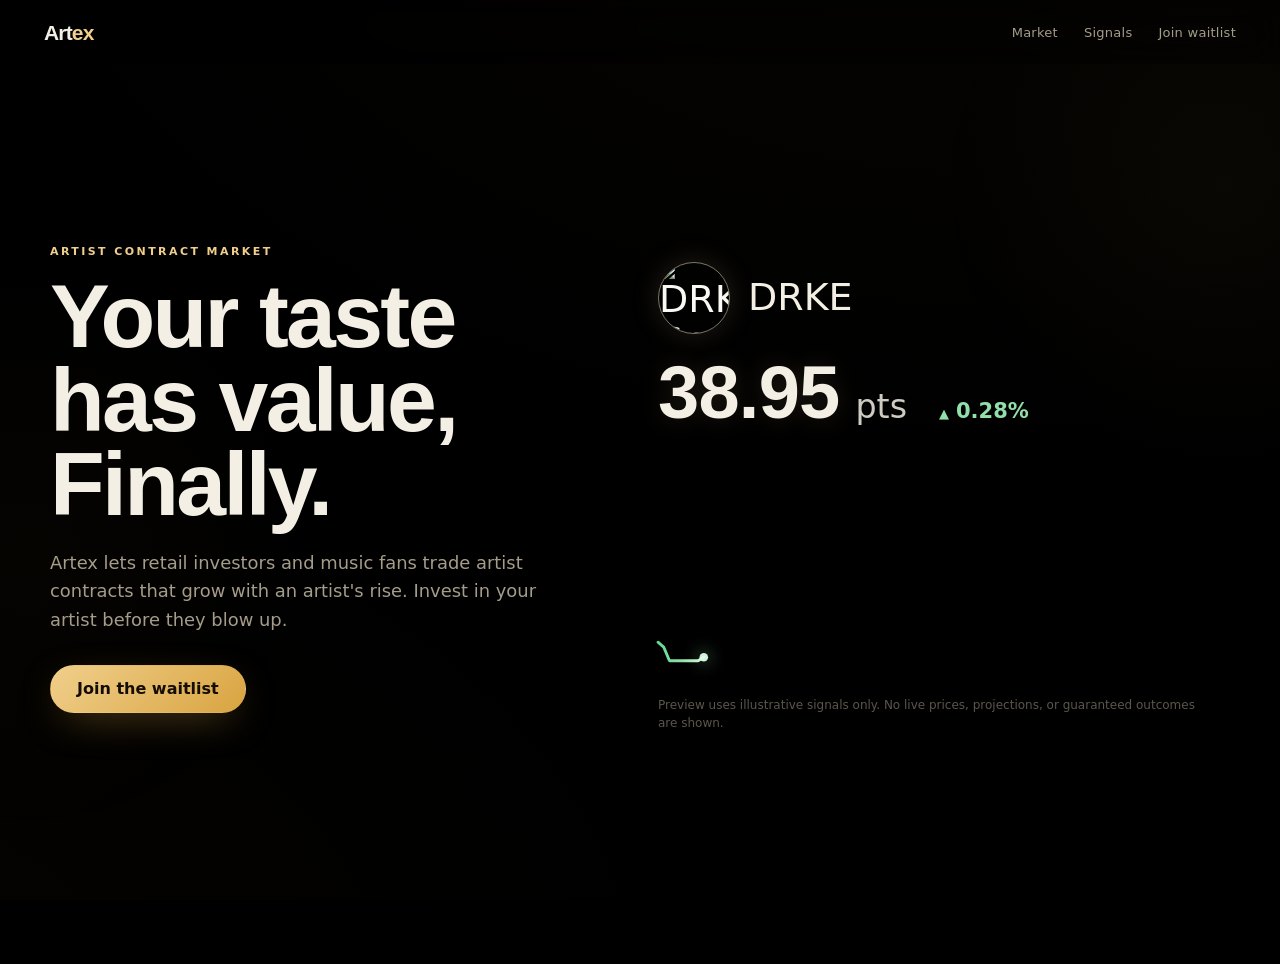
==== commit 96239508: "Update Artex waitlist experience" ====
--- a/index.html
+++ b/index.html
@@ -3,10 +3,10 @@
   <head>
     <meta charset="utf-8" />
     <meta name="viewport" content="width=device-width, initial-scale=1" />
-    <title>ArtEx | Retail artist contract market</title>
+    <title>Artex | Retail artist contract market</title>
     <meta
       name="description"
-      content="ArtEx lets retail investors and music fans trade artist contracts that grow with an artist's rise before the world catches on."
+      content="Artex lets retail investors and music fans trade artist contracts that grow with an artist's rise before the world catches on."
     />
     <meta
       http-equiv="Content-Security-Policy"
@@ -23,8 +23,8 @@
     <div class="ambient ambient-one"></div>
     <div class="ambient ambient-two"></div>
     <header class="site-header">
-      <a class="wordmark" href="#top" aria-label="ArtEx home">
-        <span class="wordmark-art">Art</span><span class="wordmark-ex">Ex</span>
+      <a class="wordmark" href="#top" aria-label="Artex home">
+        <span class="wordmark-art">Art</span><span class="wordmark-ex">ex</span>
       </a>
       <nav class="nav-links" aria-label="Primary navigation">
         <a href="#market">Market</a>
@@ -39,7 +39,7 @@
           <p class="kicker">Artist contract market</p>
           <h1><span>Your taste</span><span>has value,</span><span>Finally.</span></h1>
           <p class="hero-lede">
-            ArtEx lets retail investors and music fans trade artist contracts that grow with an artist's rise. Invest in your artist before they blow up.
+            Artex lets retail investors and music fans trade artist contracts that grow with an artist's rise. Invest in your artist before they blow up.
           </p>
           <div class="hero-actions">
             <a class="button primary" href="#waitlist">Join the waitlist</a>
@@ -105,14 +105,14 @@
       <section id="market" class="section-shell editorial-section" data-panel="market">
         <div class="market-intro">
           <div class="section-heading reveal">
-            <p class="kicker">What is ArtEx</p>
+            <p class="kicker">What is Artex</p>
             <h2>A market where artist momentum becomes tradable.</h2>
             <p>
-              Every ArtEx price is built from data: streaming numbers, audience growth, fan demand and many more live data points. For the first time, ArtEx turns that data into real liquidity you can trade.
+              Every Artex price is built from data: streaming numbers, audience growth, fan demand and many more live data points. For the first time, Artex turns that data into real liquidity you can trade.
             </p>
           </div>
           <div class="market-radar reveal">
-            <svg class="radar-chart" viewBox="0 0 460 330" role="img" aria-label="Animated radar of the live artist data ArtEx prices from: streaming, positioning, conviction, momentum, volume and signal">
+            <svg class="radar-chart" viewBox="0 0 460 330" role="img" aria-label="Animated radar of the live artist data Artex prices from: streaming, positioning, conviction, momentum, volume and signal">
               <defs>
                 <radialGradient id="radarGlow">
                   <stop offset="0" stop-color="#f4efe4" stop-opacity="0.09" />
@@ -177,7 +177,7 @@
           </article>
           <article class="market-column reveal">
             <h3>Data becomes liquidity</h3>
-            <p>ArtEx, for the first time, uses this data to produce actual liquidity: a live, tradable market built on each artist's momentum.</p>
+            <p>Artex, for the first time, uses this data to produce actual liquidity: a live, tradable market built on each artist's momentum.</p>
           </article>
         </div>
       </section>
@@ -187,77 +187,77 @@
           <p class="kicker">Pricing engine</p>
           <h2>A pricing framework for artist contracts.</h2>
           <p>
-            ArtEx weighs culture, demand, momentum, and risk so a rising artist can be understood through a clear contract-price model.
+            Artex weighs culture, demand, momentum, and risk so a rising artist can be understood through a clear contract-price model.
           </p>
         </div>
-        <div class="engine-flow reveal" aria-label="ArtEx pricing engine diagram">
+        <div class="engine-flow reveal" aria-label="Artex pricing engine diagram">
           <div class="signal-feed input-feed" aria-label="Streaming data inputs, illustrative preview">
             <div class="feed-track">
               <ul class="feed-list">
                 <li class="feed-card">
-                  <div class="feed-card-top"><span class="feed-platform">Spotify</span><span class="feed-chip">High</span></div>
+                  <div class="feed-card-top"><span class="feed-chip">High</span></div>
                   <div class="feed-card-main"><span class="feed-metric">Daily streams</span><span class="feed-delta">+12.4%</span></div>
                 </li>
                 <li class="feed-card">
-                  <div class="feed-card-top"><span class="feed-platform">Apple Music</span><span class="feed-chip">Med</span></div>
+                  <div class="feed-card-top"><span class="feed-chip">Med</span></div>
                   <div class="feed-card-main"><span class="feed-metric">Library adds</span><span class="feed-delta">+6.8%</span></div>
                 </li>
                 <li class="feed-card">
-                  <div class="feed-card-top"><span class="feed-platform">TikTok</span><span class="feed-chip">Med</span></div>
+                  <div class="feed-card-top"><span class="feed-chip">Med</span></div>
                   <div class="feed-card-main"><span class="feed-metric">Sound usage</span><span class="feed-delta">+18.2%</span></div>
                 </li>
                 <li class="feed-card">
-                  <div class="feed-card-top"><span class="feed-platform">YouTube Music</span><span class="feed-chip">High</span></div>
+                  <div class="feed-card-top"><span class="feed-chip">High</span></div>
                   <div class="feed-card-main"><span class="feed-metric">Watch velocity</span><span class="feed-delta">+9.7%</span></div>
                 </li>
                 <li class="feed-card">
-                  <div class="feed-card-top"><span class="feed-platform">Deezer</span><span class="feed-chip">Med</span></div>
+                  <div class="feed-card-top"><span class="feed-chip">Med</span></div>
                   <div class="feed-card-main"><span class="feed-metric">Active streams</span><span class="feed-delta">+9.0%</span></div>
                 </li>
                 <li class="feed-card">
-                  <div class="feed-card-top"><span class="feed-platform">Amazon Music</span><span class="feed-chip">Med</span></div>
+                  <div class="feed-card-top"><span class="feed-chip">Med</span></div>
                   <div class="feed-card-main"><span class="feed-metric">Prime plays</span><span class="feed-delta">+7.5%</span></div>
                 </li>
                 <li class="feed-card">
-                  <div class="feed-card-top"><span class="feed-platform">Pandora</span><span class="feed-chip">Low</span></div>
+                  <div class="feed-card-top"><span class="feed-chip">Low</span></div>
                   <div class="feed-card-main"><span class="feed-metric">Station adds</span><span class="feed-delta">+2.1%</span></div>
                 </li>
                 <li class="feed-card">
-                  <div class="feed-card-top"><span class="feed-platform">Genius</span><span class="feed-chip">Med</span></div>
+                  <div class="feed-card-top"><span class="feed-chip">Med</span></div>
                   <div class="feed-card-main"><span class="feed-metric">Annotation views</span><span class="feed-delta">+15.3%</span></div>
                 </li>
               </ul>
               <ul class="feed-list" aria-hidden="true">
                 <li class="feed-card">
-                  <div class="feed-card-top"><span class="feed-platform">Spotify</span><span class="feed-chip">High</span></div>
+                  <div class="feed-card-top"><span class="feed-chip">High</span></div>
                   <div class="feed-card-main"><span class="feed-metric">Daily streams</span><span class="feed-delta">+12.4%</span></div>
                 </li>
                 <li class="feed-card">
-                  <div class="feed-card-top"><span class="feed-platform">Apple Music</span><span class="feed-chip">Med</span></div>
+                  <div class="feed-card-top"><span class="feed-chip">Med</span></div>
                   <div class="feed-card-main"><span class="feed-metric">Library adds</span><span class="feed-delta">+6.8%</span></div>
                 </li>
                 <li class="feed-card">
-                  <div class="feed-card-top"><span class="feed-platform">TikTok</span><span class="feed-chip">Med</span></div>
+                  <div class="feed-card-top"><span class="feed-chip">Med</span></div>
                   <div class="feed-card-main"><span class="feed-metric">Sound usage</span><span class="feed-delta">+18.2%</span></div>
                 </li>
                 <li class="feed-card">
-                  <div class="feed-card-top"><span class="feed-platform">YouTube Music</span><span class="feed-chip">High</span></div>
+                  <div class="feed-card-top"><span class="feed-chip">High</span></div>
                   <div class="feed-card-main"><span class="feed-metric">Watch velocity</span><span class="feed-delta">+9.7%</span></div>
                 </li>
                 <li class="feed-card">
-                  <div class="feed-card-top"><span class="feed-platform">Deezer</span><span class="feed-chip">Med</span></div>
+                  <div class="feed-card-top"><span class="feed-chip">Med</span></div>
                   <div class="feed-card-main"><span class="feed-metric">Active streams</span><span class="feed-delta">+9.0%</span></div>
                 </li>
                 <li class="feed-card">
-                  <div class="feed-card-top"><span class="feed-platform">Amazon Music</span><span class="feed-chip">Med</span></div>
+                  <div class="feed-card-top"><span class="feed-chip">Med</span></div>
                   <div class="feed-card-main"><span class="feed-metric">Prime plays</span><span class="feed-delta">+7.5%</span></div>
                 </li>
                 <li class="feed-card">
-                  <div class="feed-card-top"><span class="feed-platform">Pandora</span><span class="feed-chip">Low</span></div>
+                  <div class="feed-card-top"><span class="feed-chip">Low</span></div>
                   <div class="feed-card-main"><span class="feed-metric">Station adds</span><span class="feed-delta">+2.1%</span></div>
                 </li>
                 <li class="feed-card">
-                  <div class="feed-card-top"><span class="feed-platform">Genius</span><span class="feed-chip">Med</span></div>
+                  <div class="feed-card-top"><span class="feed-chip">Med</span></div>
                   <div class="feed-card-main"><span class="feed-metric">Annotation views</span><span class="feed-delta">+15.3%</span></div>
                 </li>
               </ul>
@@ -305,12 +305,12 @@
               <ul class="feed-list">
                 <li class="artist-card">
                   <img class="artist-card-avatar" src="https://i.scdn.co/image/ab6761610000e5ebe2e8e7ff002a4afda1c7147e" alt="Taylor Swift" />
-                  <div class="artist-card-id"><strong>Taylor Swift</strong><span>Index</span></div>
+                  <div class="artist-card-id"><strong>TSWF</strong><span>Index</span></div>
                   <div class="artist-card-quote"><strong>50.96 <em>pts</em></strong><span class="quote-change up"><i>▲</i>0.03%</span></div>
                 </li>
                 <li class="artist-card">
                   <img class="artist-card-avatar" src="https://i.scdn.co/image/ab6761610000e5eb4293385d324db8558179afd9" alt="Drake" />
-                  <div class="artist-card-id"><strong>Drake</strong><span>Index</span></div>
+                  <div class="artist-card-id"><strong>DRKE</strong><span>Index</span></div>
                   <div class="artist-card-quote"><strong>40.52 <em>pts</em></strong><span class="quote-change down"><i>▼</i>0.12%</span></div>
                 </li>
                 <li class="artist-card">
@@ -320,39 +320,39 @@
                 </li>
                 <li class="artist-card">
                   <img class="artist-card-avatar" src="https://i.scdn.co/image/ab6761610000e5eb81f47f44084e0a09b5f0fa13" alt="Bad Bunny" />
-                  <div class="artist-card-id"><strong>Bad Bunny</strong><span>Index</span></div>
+                  <div class="artist-card-id"><strong>BBNY</strong><span>Index</span></div>
                   <div class="artist-card-quote"><strong>46.97 <em>pts</em></strong><span class="quote-change up"><i>▲</i>2.05%</span></div>
                 </li>
                 <li class="artist-card">
                   <img class="artist-card-avatar" src="https://i.scdn.co/image/ab6761610000e5ebc1719ac9e6a75c1c25835018" alt="The Weeknd" />
-                  <div class="artist-card-id"><strong>The Weeknd</strong><span>Index</span></div>
+                  <div class="artist-card-id"><strong>WKND</strong><span>Index</span></div>
                   <div class="artist-card-quote"><strong>44.87 <em>pts</em></strong><span class="quote-change down"><i>▼</i>0.21%</span></div>
                 </li>
                 <li class="artist-card">
                   <img class="artist-card-avatar" src="https://i.scdn.co/image/ab6761610000e5eb6e835a500e791bf9c27a422a" alt="Kanye West" />
-                  <div class="artist-card-id"><strong>Kanye West</strong><span>Index</span></div>
+                  <div class="artist-card-id"><strong>KWST</strong><span>Index</span></div>
                   <div class="artist-card-quote"><strong>34.18 <em>pts</em></strong><span class="quote-change up"><i>▲</i>0.58%</span></div>
                 </li>
                 <li class="artist-card">
                   <img class="artist-card-avatar" src="https://i.scdn.co/image/ab6761610000e5eb4a21b4760d2ecb7b0dcdc8da" alt="Billie Eilish" />
-                  <div class="artist-card-id"><strong>Billie Eilish</strong><span>Index</span></div>
+                  <div class="artist-card-id"><strong>BEIL</strong><span>Index</span></div>
                   <div class="artist-card-quote"><strong>38.11 <em>pts</em></strong><span class="quote-change up"><i>▲</i>1.27%</span></div>
                 </li>
                 <li class="artist-card">
                   <img class="artist-card-avatar" src="https://i.scdn.co/image/ab6761610000e5eb47de0bbc22f08b5ebe14bd6e" alt="Morgan Wallen" />
-                  <div class="artist-card-id"><strong>Morgan Wallen</strong><span>Index</span></div>
+                  <div class="artist-card-id"><strong>MRGN</strong><span>Index</span></div>
                   <div class="artist-card-quote"><strong>36.40 <em>pts</em></strong><span class="quote-change up"><i>▲</i>0.74%</span></div>
                 </li>
               </ul>
               <ul class="feed-list" aria-hidden="true">
                 <li class="artist-card">
                   <img class="artist-card-avatar" src="https://i.scdn.co/image/ab6761610000e5ebe2e8e7ff002a4afda1c7147e" alt="" />
-                  <div class="artist-card-id"><strong>Taylor Swift</strong><span>Index</span></div>
+                  <div class="artist-card-id"><strong>TSWF</strong><span>Index</span></div>
                   <div class="artist-card-quote"><strong>50.96 <em>pts</em></strong><span class="quote-change up"><i>▲</i>0.03%</span></div>
                 </li>
                 <li class="artist-card">
                   <img class="artist-card-avatar" src="https://i.scdn.co/image/ab6761610000e5eb4293385d324db8558179afd9" alt="" />
-                  <div class="artist-card-id"><strong>Drake</strong><span>Index</span></div>
+                  <div class="artist-card-id"><strong>DRKE</strong><span>Index</span></div>
                   <div class="artist-card-quote"><strong>40.52 <em>pts</em></strong><span class="quote-change down"><i>▼</i>0.12%</span></div>
                 </li>
                 <li class="artist-card">
@@ -362,27 +362,27 @@
                 </li>
                 <li class="artist-card">
                   <img class="artist-card-avatar" src="https://i.scdn.co/image/ab6761610000e5eb81f47f44084e0a09b5f0fa13" alt="" />
-                  <div class="artist-card-id"><strong>Bad Bunny</strong><span>Index</span></div>
+                  <div class="artist-card-id"><strong>BBNY</strong><span>Index</span></div>
                   <div class="artist-card-quote"><strong>46.97 <em>pts</em></strong><span class="quote-change up"><i>▲</i>2.05%</span></div>
                 </li>
                 <li class="artist-card">
                   <img class="artist-card-avatar" src="https://i.scdn.co/image/ab6761610000e5ebc1719ac9e6a75c1c25835018" alt="" />
-                  <div class="artist-card-id"><strong>The Weeknd</strong><span>Index</span></div>
+                  <div class="artist-card-id"><strong>WKND</strong><span>Index</span></div>
                   <div class="artist-card-quote"><strong>44.87 <em>pts</em></strong><span class="quote-change down"><i>▼</i>0.21%</span></div>
                 </li>
                 <li class="artist-card">
                   <img class="artist-card-avatar" src="https://i.scdn.co/image/ab6761610000e5eb6e835a500e791bf9c27a422a" alt="" />
-                  <div class="artist-card-id"><strong>Kanye West</strong><span>Index</span></div>
+                  <div class="artist-card-id"><strong>KWST</strong><span>Index</span></div>
                   <div class="artist-card-quote"><strong>34.18 <em>pts</em></strong><span class="quote-change up"><i>▲</i>0.58%</span></div>
                 </li>
                 <li class="artist-card">
                   <img class="artist-card-avatar" src="https://i.scdn.co/image/ab6761610000e5eb4a21b4760d2ecb7b0dcdc8da" alt="" />
-                  <div class="artist-card-id"><strong>Billie Eilish</strong><span>Index</span></div>
+                  <div class="artist-card-id"><strong>BEIL</strong><span>Index</span></div>
                   <div class="artist-card-quote"><strong>38.11 <em>pts</em></strong><span class="quote-change up"><i>▲</i>1.27%</span></div>
                 </li>
                 <li class="artist-card">
                   <img class="artist-card-avatar" src="https://i.scdn.co/image/ab6761610000e5eb47de0bbc22f08b5ebe14bd6e" alt="" />
-                  <div class="artist-card-id"><strong>Morgan Wallen</strong><span>Index</span></div>
+                  <div class="artist-card-id"><strong>MRGN</strong><span>Index</span></div>
                   <div class="artist-card-quote"><strong>36.40 <em>pts</em></strong><span class="quote-change up"><i>▲</i>0.74%</span></div>
                 </li>
               </ul>
@@ -397,7 +397,7 @@
             <h2 class="headline-phrase" data-phrase="0">Anyone can make a Spotify playlist. <span class="phrase-punch">Not everyone can profit from one.</span></h2>
             <h2 class="headline-phrase" data-phrase="1">Still bragging about discovering them before they blew up? <span class="phrase-punch">Now, get rich with it.</span></h2>
           </div>
-          <p class="waitlist-lede">ArtEx turns your ear for rising artists into a real position. Join for ArtEx updates before the market opens to everyone.</p>
+          <p class="waitlist-lede">Artex turns your ear for rising artists into a real position. Join for Artex updates before the market opens to everyone.</p>
 
           <ul class="waitlist-perks" aria-label="What founding traders get">
             <li>
@@ -448,7 +448,7 @@
               <span>Join the waitlist</span>
             </button>
             <p class="form-fineprint">
-              We only email you about ArtEx updates. No spam, leave anytime.
+              We only email you about Artex updates. No spam, leave anytime.
               Read our <a href="privacy.html">Privacy Policy</a> or
               <a href="contact.html">contact us</a>.
             </p>
@@ -460,10 +460,10 @@
               <svg viewBox="0 0 24 24" width="26" height="26" fill="none" stroke="currentColor" stroke-width="2.6" stroke-linecap="round" stroke-linejoin="round"><path d="M20 6 9 17l-5-5"/></svg>
             </span>
             <h3 class="success-title">You're on the list.</h3>
-            <p class="success-body">We'll email <strong data-success-email>you</strong> when ArtEx has meaningful updates. Keep an eye out for a note from the ArtEx desk.</p>
+            <p class="success-body">We'll email <strong data-success-email>you</strong> when Artex has meaningful updates. Keep an eye out for a note from the Artex desk.</p>
 
             <div class="success-share">
-              <p class="success-share-copy">Want in sooner? Send ArtEx to a friend who knows music.</p>
+              <p class="success-share-copy">Want in sooner? Send Artex to a friend who knows music.</p>
               <button class="button ghost share-button" type="button" data-share-button>
                 <span data-share-label>Copy invite link</span>
               </button>
@@ -474,7 +474,7 @@
     </main>
 
     <footer class="site-footer">
-      <span><span class="wordmark-art">Art</span><span class="wordmark-ex">Ex</span></span>
+      <span><span class="wordmark-art">Art</span><span class="wordmark-ex">ex</span></span>
       <nav aria-label="Footer links">
         <a href="privacy.html">Privacy Policy</a>
         <a href="contact.html">Contact</a>
--- a/styles.css
+++ b/styles.css
@@ -788,37 +788,27 @@
 }
 
 /* Platform data cards (engine inputs) */
-.feed-card {
-  height: 62px;
-  display: grid;
-  align-content: center;
-  gap: 5px;
-  padding: 0 16px;
-  border: 1px solid rgba(244, 239, 228, 0.16);
-  border-radius: 14px;
-  background: rgba(12, 11, 9, 0.82);
+.feed-card {
+  height: 62px;
+  display: flex;
+  align-items: center;
+  justify-content: center;
+  gap: 10px;
+  padding: 0 16px;
+  text-align: center;
+  border: 1px solid rgba(244, 239, 228, 0.16);
+  border-radius: 14px;
+  background: rgba(12, 11, 9, 0.82);
   box-shadow:
     inset 0 1px 0 rgba(255, 255, 255, 0.025),
     0 12px 28px rgba(0, 0, 0, 0.2);
 }
 
-.feed-card-top {
-  display: flex;
-  align-items: center;
-  justify-content: space-between;
-  gap: 10px;
-}
-
-.feed-platform {
-  color: var(--faint);
-  font-size: 10px;
-  font-weight: 600;
-  letter-spacing: 0.14em;
-  text-transform: uppercase;
-  white-space: nowrap;
-  overflow: hidden;
-  text-overflow: ellipsis;
-}
+.feed-card-top {
+  display: flex;
+  align-items: center;
+  justify-content: center;
+}
 
 .feed-chip {
   flex: 0 0 auto;
@@ -832,12 +822,12 @@
   padding: 2.5px 7px;
 }
 
-.feed-card-main {
-  display: flex;
-  align-items: baseline;
-  justify-content: space-between;
-  gap: 10px;
-}
+.feed-card-main {
+  display: flex;
+  align-items: baseline;
+  justify-content: center;
+  gap: 10px;
+}
 
 .feed-metric {
   color: var(--text);
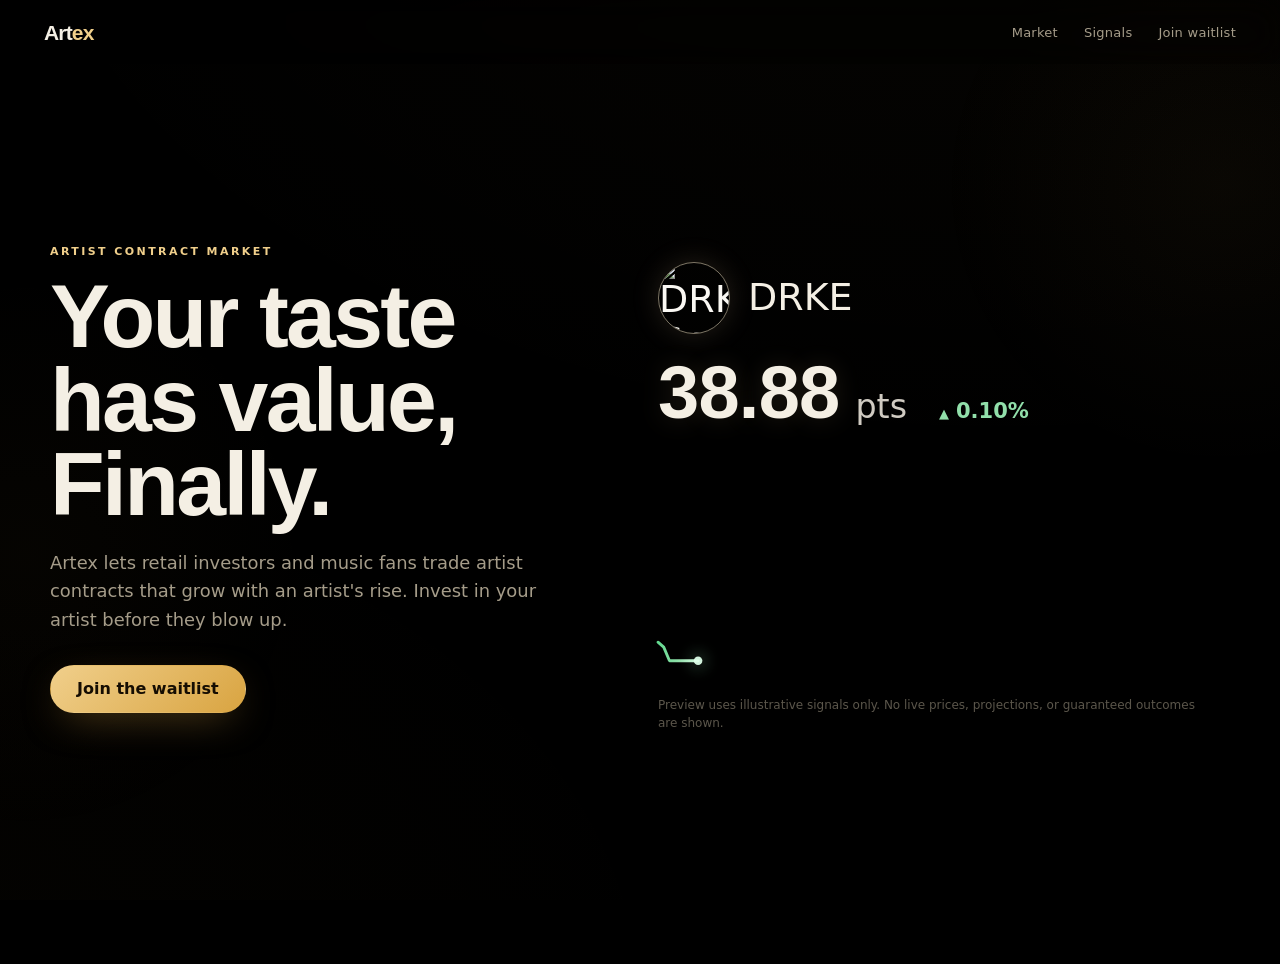
==== commit 4a847ac3: "Refine Artex market animations" ====
--- a/index.html
+++ b/index.html
@@ -133,28 +133,28 @@
               <polygon class="radar-ring ring-outer" points="230,45 334,105 334,225 230,285 126,225 126,105" />
               <polygon class="radar-data" data-radar-polygon points="230,78.6 287.2,132 294.4,202.2 230,222.6 188.4,189 169.7,130.2" />
               <g class="radar-vertices">
-                <circle class="radar-vertex" cx="230" cy="45" r="3">
-                  <animate attributeName="opacity" values="0.5;1;0.5" dur="3.6s" begin="0s" repeatCount="indefinite" />
-                </circle>
-                <circle class="radar-vertex" cx="334" cy="105" r="3">
-                  <animate attributeName="opacity" values="0.5;1;0.5" dur="3.6s" begin="0.6s" repeatCount="indefinite" />
-                </circle>
-                <circle class="radar-vertex" cx="334" cy="225" r="3">
-                  <animate attributeName="opacity" values="0.5;1;0.5" dur="3.6s" begin="1.2s" repeatCount="indefinite" />
-                </circle>
-                <circle class="radar-vertex" cx="230" cy="285" r="3">
-                  <animate attributeName="opacity" values="0.5;1;0.5" dur="3.6s" begin="1.8s" repeatCount="indefinite" />
-                </circle>
-                <circle class="radar-vertex" cx="126" cy="225" r="3">
-                  <animate attributeName="opacity" values="0.5;1;0.5" dur="3.6s" begin="2.4s" repeatCount="indefinite" />
-                </circle>
-                <circle class="radar-vertex" cx="126" cy="105" r="3">
-                  <animate attributeName="opacity" values="0.5;1;0.5" dur="3.6s" begin="3s" repeatCount="indefinite" />
-                </circle>
-              </g>
-              <circle class="radar-center" cx="230" cy="165" r="4.5">
-                <animate attributeName="r" values="4;5.2;4" dur="3s" repeatCount="indefinite" />
-              </circle>
+                <circle class="radar-vertex" cx="230" cy="45" r="3">
+                  <animate attributeName="opacity" values="0.5;1;0.5" dur="7.2s" begin="0s" repeatCount="indefinite" />
+                </circle>
+                <circle class="radar-vertex" cx="334" cy="105" r="3">
+                  <animate attributeName="opacity" values="0.5;1;0.5" dur="7.2s" begin="1.2s" repeatCount="indefinite" />
+                </circle>
+                <circle class="radar-vertex" cx="334" cy="225" r="3">
+                  <animate attributeName="opacity" values="0.5;1;0.5" dur="7.2s" begin="2.4s" repeatCount="indefinite" />
+                </circle>
+                <circle class="radar-vertex" cx="230" cy="285" r="3">
+                  <animate attributeName="opacity" values="0.5;1;0.5" dur="7.2s" begin="3.6s" repeatCount="indefinite" />
+                </circle>
+                <circle class="radar-vertex" cx="126" cy="225" r="3">
+                  <animate attributeName="opacity" values="0.5;1;0.5" dur="7.2s" begin="4.8s" repeatCount="indefinite" />
+                </circle>
+                <circle class="radar-vertex" cx="126" cy="105" r="3">
+                  <animate attributeName="opacity" values="0.5;1;0.5" dur="7.2s" begin="6s" repeatCount="indefinite" />
+                </circle>
+              </g>
+              <circle class="radar-center" cx="230" cy="165" r="4.5">
+                <animate attributeName="r" values="4;5.2;4" dur="6s" repeatCount="indefinite" />
+              </circle>
               <g class="radar-labels">
                 <text class="radar-label" x="230" y="26" text-anchor="middle">STREAMING</text>
                 <text class="radar-label" x="348" y="109" text-anchor="start">POSITIONING</text>
@@ -262,43 +262,11 @@
                 </li>
               </ul>
             </div>
-          </div>
-
-          <div class="flow-field" aria-hidden="true">
-            <svg class="engine-network" viewBox="0 0 420 300" preserveAspectRatio="none">
-              <path class="stream-path" d="M6 24 L150 24 L300 150" />
-              <path class="stream-path" d="M6 74 L186 74 L300 150" />
-              <path class="stream-path" d="M6 124 L226 124 L300 150" />
-              <path class="stream-path" d="M6 176 L226 176 L300 150" />
-              <path class="stream-path" d="M6 226 L186 226 L300 150" />
-              <path class="stream-path" d="M6 276 L150 276 L300 150" />
-              <path class="stream-path stream-trunk" d="M300 150 L418 150" />
-              <circle class="data-packet" r="3.5">
-                <animateMotion dur="3.4s" repeatCount="indefinite" path="M6 24 L150 24 L300 150" />
-              </circle>
-              <circle class="data-packet packet-two" r="3.5">
-                <animateMotion dur="3.6s" begin="0.4s" repeatCount="indefinite" path="M6 74 L186 74 L300 150" />
-              </circle>
-              <circle class="data-packet packet-three" r="3.5">
-                <animateMotion dur="3.2s" begin="0.8s" repeatCount="indefinite" path="M6 124 L226 124 L300 150" />
-              </circle>
-              <circle class="data-packet packet-four" r="3.5">
-                <animateMotion dur="3.8s" begin="1.1s" repeatCount="indefinite" path="M6 176 L226 176 L300 150" />
-              </circle>
-              <circle class="data-packet packet-five" r="3.5">
-                <animateMotion dur="3.5s" begin="1.5s" repeatCount="indefinite" path="M6 226 L186 226 L300 150" />
-              </circle>
-              <circle class="data-packet packet-six" r="3.5">
-                <animateMotion dur="3.9s" begin="1.9s" repeatCount="indefinite" path="M6 276 L150 276 L300 150" />
-              </circle>
-              <circle class="data-packet" r="4">
-                <animateMotion dur="1.5s" repeatCount="indefinite" path="M300 150 L418 150" />
-              </circle>
-              <circle class="data-packet packet-three" r="4">
-                <animateMotion dur="1.5s" begin="0.75s" repeatCount="indefinite" path="M300 150 L418 150" />
-              </circle>
-            </svg>
-          </div>
+          </div>
+
+          <div class="flow-field" aria-hidden="true">
+            <canvas class="signal-instrument" data-signal-instrument></canvas>
+          </div>
 
           <div class="artist-cards signal-feed artist-feed" aria-label="Example artist index quotes, illustrative preview">
             <div class="feed-track">
--- a/styles.css
+++ b/styles.css
@@ -713,15 +713,15 @@
 }
 
 /* ── Pricing engine flow ────────────────────────────────── */
-.engine-flow {
-  position: relative;
-  min-height: 360px;
-  display: grid;
-  grid-template-columns: minmax(220px, 0.74fr) minmax(260px, 1fr) minmax(300px, 0.84fr);
-  align-items: center;
-  gap: clamp(12px, 1.6vw, 26px);
-  overflow: hidden;
-}
+.engine-flow {
+  position: relative;
+  min-height: 360px;
+  display: grid;
+  grid-template-columns: minmax(220px, 0.72fr) minmax(300px, 1.16fr) minmax(300px, 0.84fr);
+  align-items: center;
+  gap: clamp(12px, 1.6vw, 26px);
+  overflow: hidden;
+}
 
 /* ── Flowing card feeds ─────────────────────────────────── */
 /* Viewport clips a track holding two identical lists; the track steps up one
@@ -777,10 +777,10 @@
   will-change: opacity;
 }
 
-.input-feed {
-  --pitch: 74px;
-  --feed-duration: 28s;
-}
+.input-feed {
+  --pitch: 74px;
+  --feed-duration: 19s;
+}
 
 .artist-feed {
   --pitch: 82px;
@@ -849,46 +849,21 @@
   color: var(--danger);
 }
 
-.flow-field {
-  position: relative;
-  height: 300px;
-  margin-left: -8px;
-}
-
-.engine-network {
-  width: 100%;
-  height: 100%;
-  display: block;
-  overflow: visible;
-}
-
-.stream-path {
-  fill: none;
-  stroke: rgba(244, 239, 228, 0.16);
-  stroke-width: 1.5;
-  stroke-linecap: round;
-  stroke-linejoin: round;
-}
-
-.stream-trunk {
-  stroke: rgba(244, 239, 228, 0.22);
-}
-
-.data-packet {
-  fill: var(--gold-soft);
-  opacity: 0.95;
-}
-
-.data-packet.packet-two,
-.data-packet.packet-four,
-.data-packet.packet-six {
-  fill: #e1b055;
-}
-
-.data-packet.packet-three,
-.data-packet.packet-five {
-  fill: #fdf2d2;
-}
+.flow-field {
+  position: relative;
+  height: 300px;
+  margin-left: -8px;
+  overflow: hidden;
+}
+
+.signal-instrument {
+  width: 100%;
+  height: 100%;
+  display: block;
+  opacity: 0.88;
+  -webkit-mask-image: linear-gradient(90deg, transparent 0%, #000 7%, #000 94%, transparent 100%);
+  mask-image: linear-gradient(90deg, transparent 0%, #000 7%, #000 94%, transparent 100%);
+}
 
 /* ── Artist index cards ─────────────────────────────────── */
 .artist-cards {
@@ -1068,24 +1043,47 @@
   list-style: none;
 }
 
-.waitlist-perks li {
-  display: flex;
-  align-items: center;
-  gap: 13px;
-}
-
-.perk-mark {
-  display: inline-flex;
-  align-items: center;
-  justify-content: center;
-  width: 23px;
-  height: 23px;
-  flex: 0 0 auto;
-  border-radius: 50%;
-  color: var(--gold-soft);
-  background: rgba(217, 164, 65, 0.09);
-  border: 1px solid rgba(217, 164, 65, 0.3);
-}
+.waitlist-perks li {
+  display: flex;
+  align-items: center;
+  gap: 13px;
+}
+
+.has-js .waitlist-perks li {
+  opacity: 0;
+  transform: translate3d(0, 14px, 0);
+}
+
+.has-js .waitlist-copy.in-view .waitlist-perks li {
+  animation: perkReveal 480ms cubic-bezier(0.2, 0.86, 0.18, 1) both;
+}
+
+.has-js .waitlist-copy.in-view .waitlist-perks li:nth-child(1) {
+  animation-delay: 420ms;
+}
+
+.has-js .waitlist-copy.in-view .waitlist-perks li:nth-child(2) {
+  animation-delay: 1000ms;
+}
+
+.has-js .waitlist-copy.in-view .waitlist-perks li:nth-child(3) {
+  animation-delay: 1580ms;
+}
+
+.perk-mark {
+  display: inline-flex;
+  align-items: center;
+  justify-content: center;
+  width: 18px;
+  height: 18px;
+  flex: 0 0 auto;
+  color: var(--gold-soft);
+}
+
+.perk-mark svg {
+  width: 17px;
+  height: 17px;
+}
 
 .perk-text {
   display: flex;
@@ -1506,19 +1504,30 @@
   }
 }
 
-@keyframes feedScrollDown {
-  0% {
-    transform: translateY(-50%);
-  }
-  100% {
-    transform: translateY(0);
-  }
-}
-
-@keyframes drift {
-  from {
-    transform: translate3d(0, 0, 0) scale(1);
-  }
+@keyframes feedScrollDown {
+  0% {
+    transform: translateY(-50%);
+  }
+  100% {
+    transform: translateY(0);
+  }
+}
+
+@keyframes perkReveal {
+  from {
+    opacity: 0;
+    transform: translate3d(0, 14px, 0);
+  }
+  to {
+    opacity: 1;
+    transform: translate3d(0, 0, 0);
+  }
+}
+
+@keyframes drift {
+  from {
+    transform: translate3d(0, 0, 0) scale(1);
+  }
 
   to {
     transform: translate3d(-3rem, 2rem, 0) scale(1.12);
@@ -1817,14 +1826,14 @@
     height: 248px;
   }
 
-  .flow-field {
-    height: 96px;
-  }
-
-  .artist-cards {
-    width: 100%;
-    justify-self: stretch;
-  }
+  .flow-field {
+    height: 96px;
+  }
+
+  .artist-cards {
+    width: 100%;
+    justify-self: stretch;
+  }
 
   .waitlist-section {
     min-height: 0;
@@ -1887,10 +1896,15 @@
   }
 }
 
-@media (prefers-reduced-motion: reduce) {
-  *,
-  *::before,
-  *::after {
+@media (prefers-reduced-motion: reduce) {
+  .has-js .waitlist-perks li {
+    opacity: 1;
+    transform: none;
+  }
+
+  *,
+  *::before,
+  *::after {
     scroll-behavior: auto !important;
     animation-duration: 1ms !important;
     animation-iteration-count: 1 !important;
